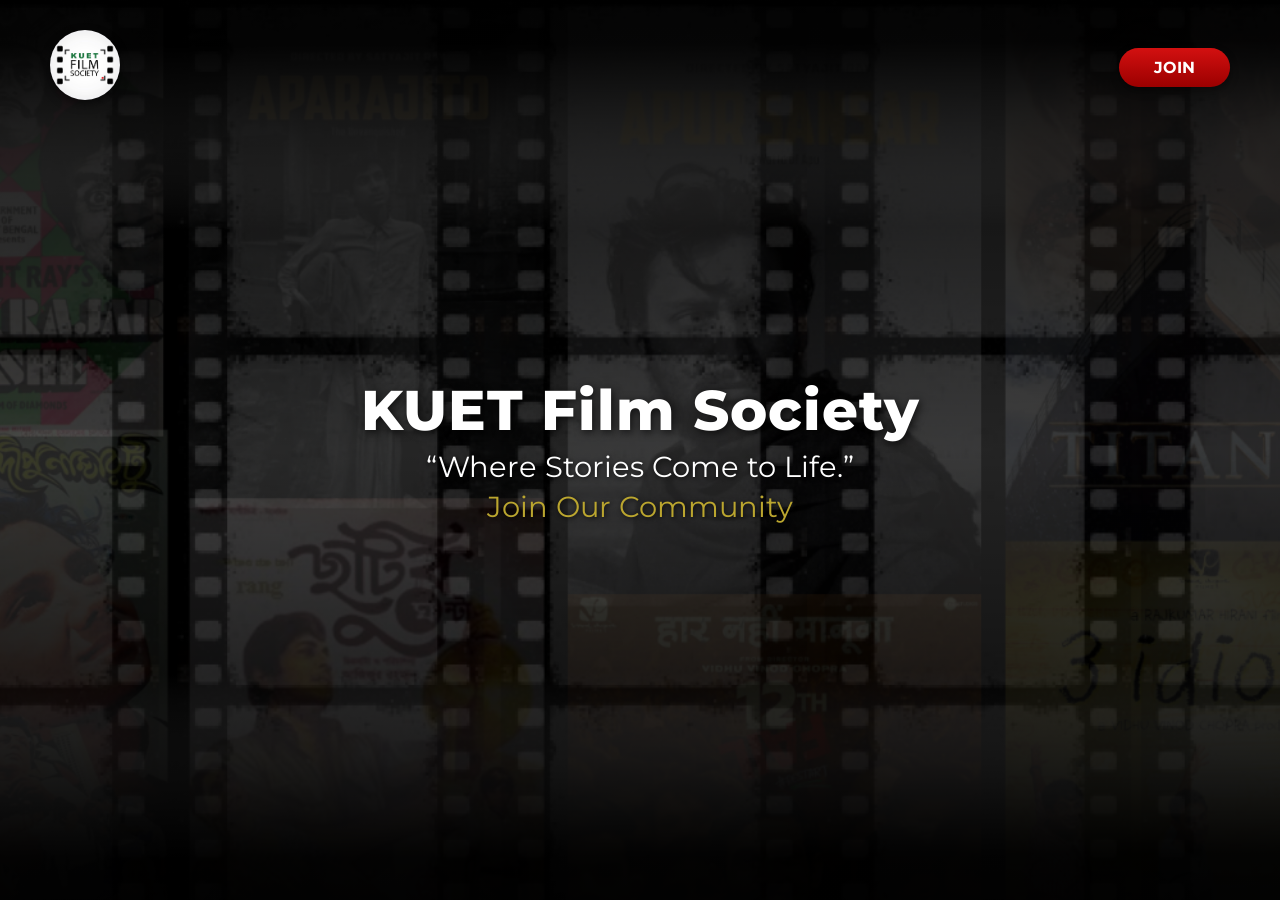
==== index.html @ 2d8ea37c "NavBar and Hero Section Done" ====
<!DOCTYPE html>
<html lang="en">
<head>
    <meta charset="UTF-8">
    <meta name="viewport" content="width=device-width, initial-scale=1.0">
    <title>KUET Film Society</title>
    <link rel="stylesheet" href="style.css">
    <link href="https://fonts.googleapis.com/css2?family=Montserrat:wght@400;700;800&display=swap" rel="stylesheet">
</head>
<body>

    <header class="hero-section">
        <nav class="navbar">
            <div class="logo-container">
                <img src="WhatsApp Image 2026-04-15 at 11.22.22 PM.jpeg" alt="KUET Film Society Logo" class="logo">
            </div>
            <a href="#join" class="join-btn">JOIN</a>
        </nav>

        <div class="hero-content">
            <h1>KUET Film Society</h1>
            <p class="tagline">“Where Stories Come to Life.”</p>
            <p class="sub-tagline">Join Our Community</p>
        </div>
    </header>

</body>
</html>
---- style.css ----
/* Basic Reset */
* {
    margin: 0;
    padding: 0;
    box-sizing: border-box;
    font-family: 'Montserrat', sans-serif;
}

/* Hero Section & Background */
.hero-section {
    position: relative;
    width: 100%;
    height: 100vh; /* Takes up the full viewport height */
    
    background: linear-gradient(to bottom, rgba(0, 0, 0, 0.8) 0%, rgba(0, 0, 0, 0.3) 50%, rgba(0, 0, 0, 0.9) 100%), 
                url('Screenshot\ 2026-04-15\ 235037.png');
    background-size: cover;
    background-position: center;
    background-repeat: no-repeat;
    overflow: hidden;
}

/* Navigation Bar */
.navbar {
    position: absolute;
    top: 0;
    width: 100%;
    display: flex;
    justify-content: space-between;
    align-items: center;
    padding: 30px 50px;
    z-index: 10;
}

/* Circular Logo */
.logo {
    width: 70px;
    height: 70px;
    border-radius: 50%; 
    object-fit: cover; /* Ensures the image doesn't stretch */
    background-color: #fff; /* Fallback if the logo has transparency */
    box-shadow: 0 4px 10px rgba(0, 0, 0, 0.5);
}

/* Join Button */
.join-btn {
    background: linear-gradient(to bottom, #d31010, #9b0000); 
    color: white;
    text-decoration: none;
    padding: 10px 35px;
    border-radius: 25px; /* Pill shape */
    font-weight: 700;
    font-size: 1rem;
    box-shadow: 0 4px 8px rgba(0, 0, 0, 0.4);
    transition: transform 0.2s ease, box-shadow 0.2s ease;
}

.join-btn:hover {
    transform: scale(1.05);
    box-shadow: 0 6px 12px rgba(0, 0, 0, 0.6);
}

/* Centered Text Content */
.hero-content {
    position: absolute;
    top: 50%;
    left: 50%;
    transform: translate(-50%, -50%);
    text-align: center;
    color: white;
    width: 100%;
    z-index: 10;
}

.hero-content h1 {
    font-size: 3.5rem;
    font-weight: 800;
    margin-bottom: 5px;
    letter-spacing: 1px;
    text-shadow: 2px 2px 8px rgba(0, 0, 0, 0.7); 
}

.hero-content .tagline {
    font-size: 1.8rem;
    font-weight: 400;
    margin-bottom: 5px;
    text-shadow: 1px 1px 5px rgba(0, 0, 0, 0.8);
}

.hero-content .sub-tagline {
    color: #bba62f;
    font-size: 1.8rem;
    font-weight: 400;
    text-shadow: 1px 1px 5px rgba(0, 0, 0, 0.8);
}

/* Responsive adjustments for mobile screens */
@media (max-width: 768px) {
    .navbar {
        padding: 20px;
    }
    .hero-content h1 {
        font-size: 2.2rem;
    }
    .hero-content .tagline, 
    .hero-content .sub-tagline {
        font-size: 1.2rem;
    }
}
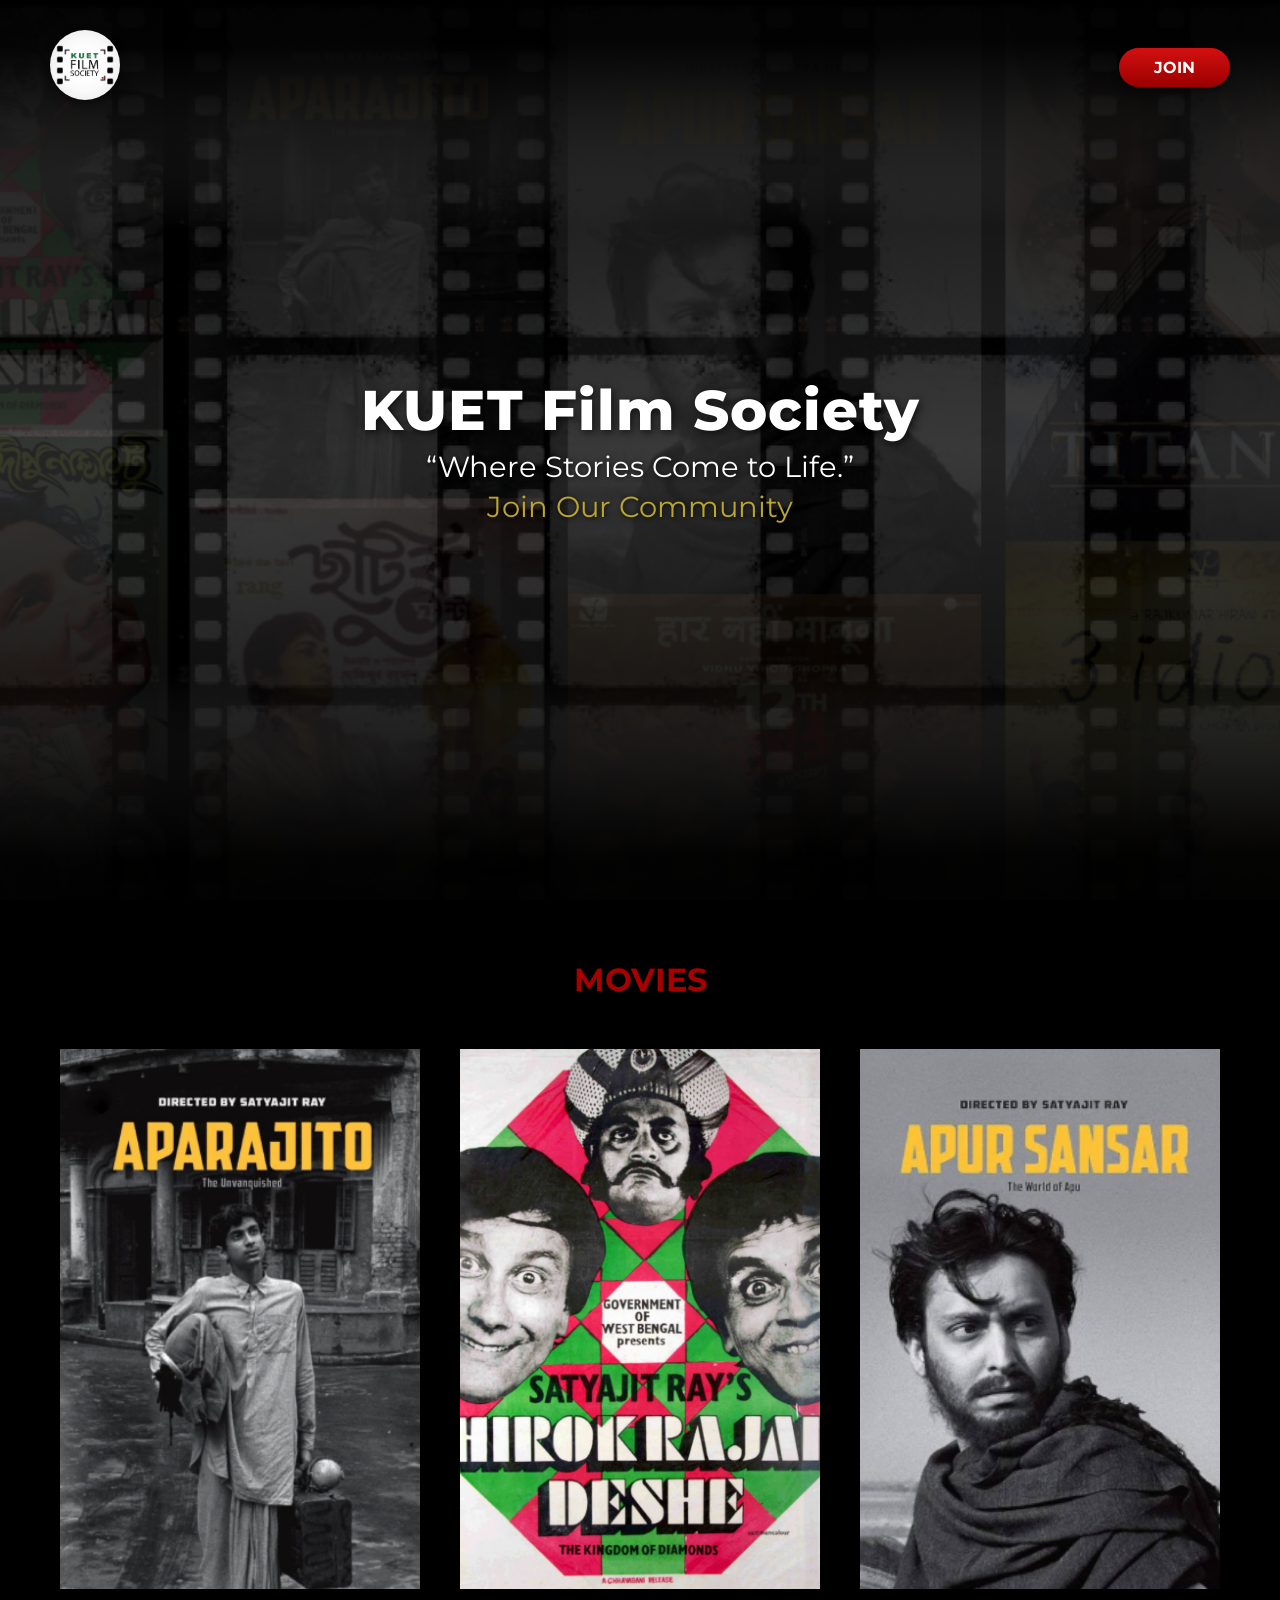
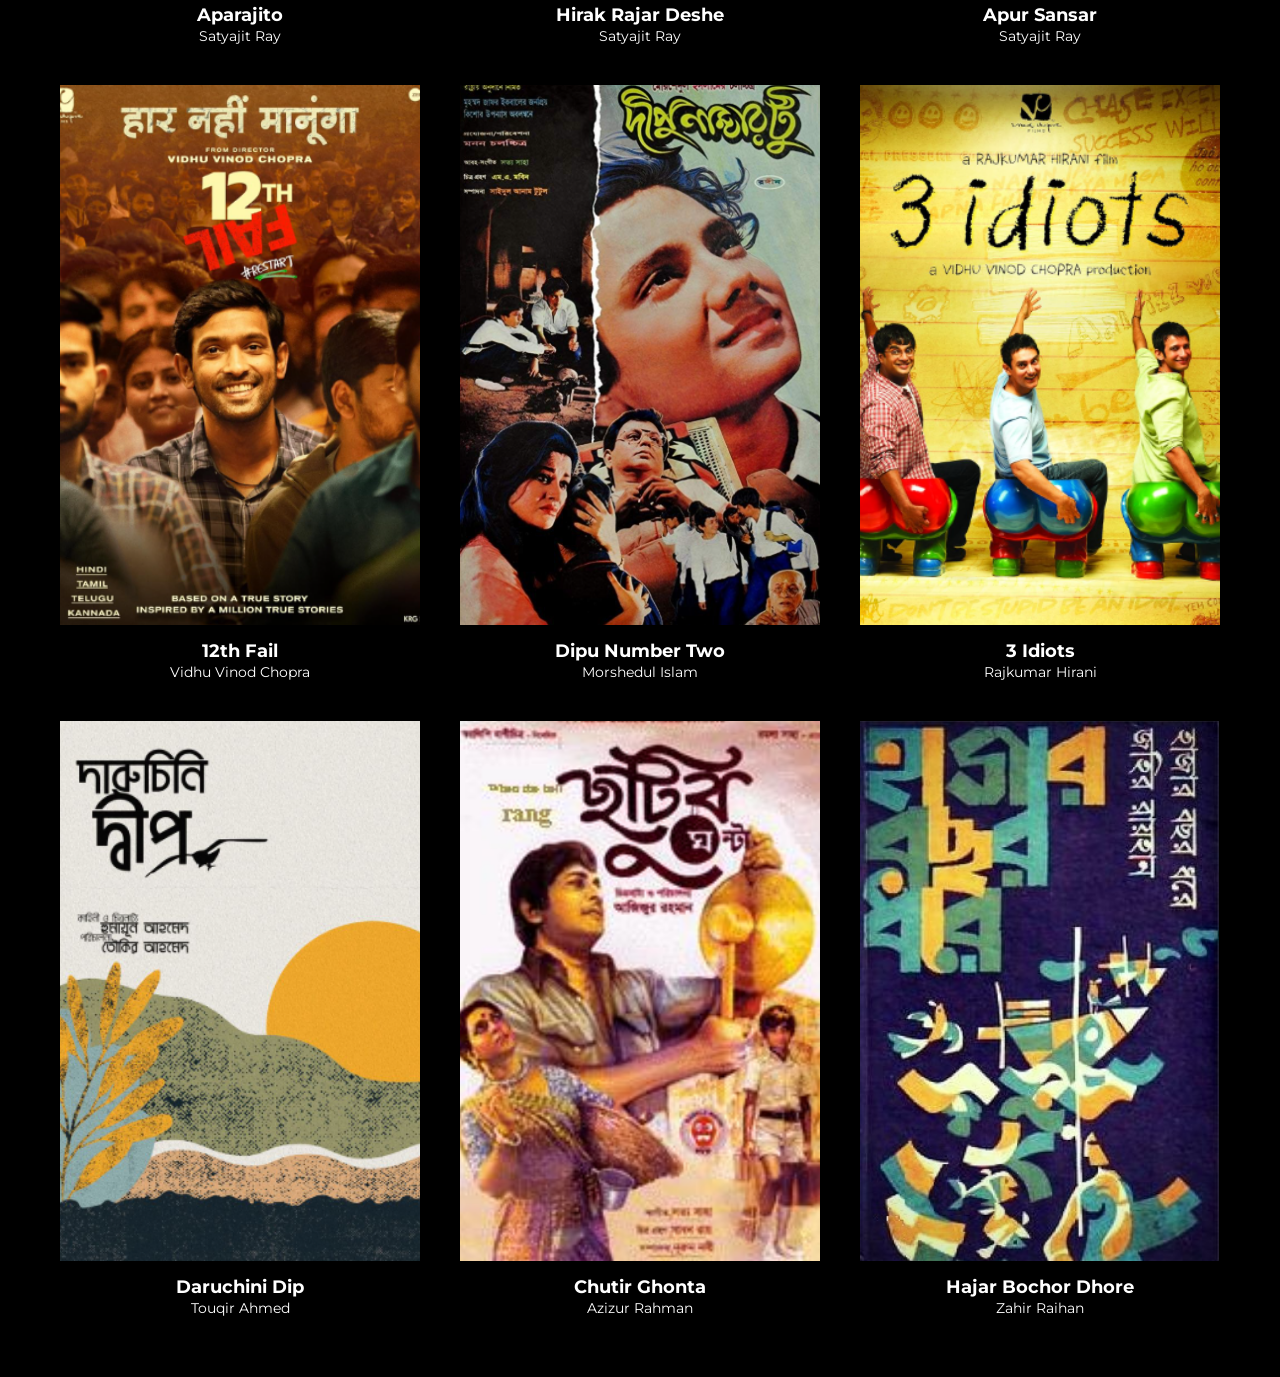
==== commit 0183b527: "Movie section with effects" ====
--- a/index.html
+++ b/index.html
@@ -24,5 +24,141 @@
         </div>
     </header>
 
+    <section class="movies-section">
+    <div class="container">
+        <h2 class="section-title">MOVIES</h2>
+        
+        <div class="movies-grid">
+
+            <a href="https://www.youtube.com/watch?v=scgyxNLiAL8&t=3727s" target="_blank" class="movie-item">
+                <div class="poster-container">
+                    <img src="Screenshot 2026-04-15 222307.png" alt="Aparajito Poster" class="poster">
+                    <div class="play-overlay">
+                        <span class="play-icon">▶</span>
+                        <p class="watch-text">Watch Now</p>
+                    </div>
+                </div>
+                <div class="movie-info">
+                    <p class="movie-title">Aparajito</p>
+                    <p class="director-name">Satyajit Ray</p>
+                </div>
+            </a>
+
+            <a href="https://www.youtube.com/watch?v=5Da8ak63CU4" target="_blank" class="movie-item">
+                <div class="poster-container">
+                    <img src="Screenshot 2026-04-15 222120.png" alt="Hirak Rajar Deshe Poster" class="poster">
+                    <div class="play-overlay">
+                        <span class="play-icon">▶</span>
+                        <p class="watch-text">Watch Now</p>
+                    </div>
+                </div>
+                <div class="movie-info">
+                    <p class="movie-title">Hirak Rajar Deshe</p>
+                    <p class="director-name">Satyajit Ray</p>
+                </div>
+            </a>
+
+            <a href="https://www.youtube.com/watch?v=06SpsEz8v-s&t=4695s" target="_blank" class="movie-item">
+                <div class="poster-container">
+                    <img src="Screenshot 2026-04-15 222222.png" alt="Apur Sansar Poster" class="poster">
+                    <div class="play-overlay">
+                        <span class="play-icon">▶</span>
+                        <p class="watch-text">Watch Now</p>
+                    </div>
+                </div>
+                <div class="movie-info">
+                    <p class="movie-title">Apur Sansar</p>
+                    <p class="director-name">Satyajit Ray</p>
+                </div>
+            </a>
+            
+            <a href="https://www.youtube.com/watch?v=YuJhPSF7L9c" target="_blank" class="movie-item">
+                <div class="poster-container">
+                    <img src="Screenshot 2026-04-15 225821.png" alt="12th Fail Poster" class="poster">
+                    <div class="play-overlay">
+                        <span class="play-icon">▶</span>
+                        <p class="watch-text">Watch Now</p>
+                    </div>
+                </div>
+                <div class="movie-info">
+                    <p class="movie-title">12th Fail</p>
+                    <p class="director-name">Vidhu Vinod Chopra</p>
+                </div>
+            </a>
+
+            <a href="https://www.youtube.com/watch?v=-zz7T8waQbI" target="_blank" class="movie-item">
+                <div class="poster-container">
+                    <img src="Screenshot 2026-04-15 222101.png" alt="Dipu Number Two Poster" class="poster">
+                    <div class="play-overlay">
+                        <span class="play-icon">▶</span>
+                        <p class="watch-text">Watch Now</p>
+                    </div>
+                </div>
+                <div class="movie-info">
+                    <p class="movie-title">Dipu Number Two</p>
+                    <p class="director-name">Morshedul Islam</p>
+                </div>
+            </a>
+
+            <a href="https://www.youtube.com/watch?v=iFkoP8y9648" target="_blank" class="movie-item">
+                <div class="poster-container">
+                    <img src="Screenshot 2026-04-15 225800.png" alt="3 Idiots Poster" class="poster">
+                    <div class="play-overlay">
+                        <span class="play-icon">▶</span>
+                        <p class="watch-text">Watch Now</p>
+                    </div>
+                </div>
+                <div class="movie-info">
+                    <p class="movie-title">3 Idiots</p>
+                    <p class="director-name">Rajkumar Hirani</p>
+                </div>
+            </a>
+
+            <a href="https://www.youtube.com/watch?v=EUodA5vxc4I" target="_blank" class="movie-item">
+                <div class="poster-container">
+                    <img src="Screenshot 2026-04-15 222652.png" alt="Daruchini Dip Poster" class="poster">
+                    <div class="play-overlay">
+                        <span class="play-icon">▶</span>
+                        <p class="watch-text">Watch Now</p>
+                    </div>
+                </div>
+                <div class="movie-info">
+                    <p class="movie-title">Daruchini Dip</p>
+                    <p class="director-name">Touqir Ahmed</p>
+                </div>
+            </a>
+
+            <a href="https://www.youtube.com/watch?v=WlUtB3a2Kbo" target="_blank" class="movie-item">
+                <div class="poster-container">
+                    <img src="Screenshot 2026-04-15 222458.png" alt="Chutir Ghonta Poster" class="poster">
+                    <div class="play-overlay">
+                        <span class="play-icon">▶</span>
+                        <p class="watch-text">Watch Now</p>
+                    </div>
+                </div>
+                <div class="movie-info">
+                    <p class="movie-title">Chutir Ghonta</p>
+                    <p class="director-name">Azizur Rahman</p>
+                </div>
+            </a>
+
+            <a href="https://www.youtube.com/watch?v=xVzOSYWf6Nk&t=3994s" target="_blank" class="movie-item">
+                <div class="poster-container">
+                    <img src="Screenshot 2026-04-16 003557.png" alt="Hajar Bochor Dhore Poster" class="poster">
+                    <div class="play-overlay">
+                        <span class="play-icon">▶</span>
+                        <p class="watch-text">Watch Now</p>
+                    </div>
+                </div>
+                <div class="movie-info">
+                    <p class="movie-title">Hajar Bochor Dhore</p>
+                    <p class="director-name">Zahir Raihan</p>
+                </div>
+            </a>
+            
+        </div>
+    </div>
+</section>
+
 </body>
 </html>
--- a/style.css
+++ b/style.css
@@ -1,3 +1,18 @@
+/* Responsive adjustments for mobile screens */
+@media (max-width: 768px) {
+    .navbar {
+        padding: 20px;
+    }
+    .hero-content h1 {
+        font-size: 2.2rem;
+    }
+    .hero-content .tagline, 
+    .hero-content .sub-tagline {
+        font-size: 1.2rem;
+    }
+}
+
+
 /* Basic Reset */
 * {
     margin: 0;
@@ -94,16 +109,140 @@
     text-shadow: 1px 1px 5px rgba(0, 0, 0, 0.8);
 }
 
+
+
+
+/* Movies Section Styles */
+.movies-section {
+    background-color: #000; /* Matching the black background from your picture */
+    color: #fff;
+    padding: 60px 0;
+    width: 100%;
+}
+
+.container {
+    max-width: 1200px;
+    margin: 0 auto;
+    padding: 0 20px;
+}
+
+.section-title {
+    text-align: center;
+    color: #a80000; /* Matching the dark red text color */
+    font-size: 2rem;
+    font-weight: 700;
+    text-transform: uppercase;
+    margin-bottom: 50px;
+}
+
+.movies-grid {
+    display: grid;
+    grid-template-columns: repeat(3, 1fr); /* Matching the three column layout */
+    gap: 40px; /* Space between each movie item */
+}
+
+/* Base style for each movie item */
+.movie-item {
+    text-decoration: none;
+    color: inherit;
+    display: flex;
+    flex-direction: column;
+    align-items: center;
+    transition: transform 0.3s ease, box-shadow 0.3s ease; /* For smooth animation */
+}
+
+/* CSS for the hover effect */
+.movie-item:hover {
+    transform: translateY(-5px) scale(1.02); /* Slight lift and scale */
+    box-shadow: 0 10px 30px rgba(168, 0, 0, 0.6); /* Red glowing box-shadow on hover */
+}
+
+/* Poster container to handle the hover overlay */
+.poster-container {
+    position: relative;
+    width: 100%;
+    aspect-ratio: 2 / 3; /* Maintains standard poster dimensions */
+    overflow: hidden;
+    margin-bottom: 15px;
+}
+
+.poster {
+    width: 100%;
+    height: 100%;
+    object-fit: cover;
+    transition: transform 0.3s ease; /* For the smooth image zoom on hover */
+}
+
+/* Dimming and showing the overlay on hover */
+.movie-item:hover .poster {
+    transform: scale(1.05); /* Slight zoom on the image itself */
+}
+
+.play-overlay {
+    position: absolute;
+    top: 0;
+    left: 0;
+    width: 100%;
+    height: 100%;
+    background-color: rgba(0, 0, 0, 0.6); /* Dims the poster on hover */
+    display: flex;
+    flex-direction: column;
+    justify-content: center;
+    align-items: center;
+    opacity: 0; /* Hidden by default */
+    transition: opacity 0.3s ease; /* Fade-in animation */
+    z-index: 1;
+}
+
+/* Showing the overlay on movie-item hover */
+.movie-item:hover .play-overlay {
+    opacity: 1;
+}
+
+.play-icon {
+    font-size: 4rem;
+    color: rgba(255, 255, 255, 0.7);
+    margin-bottom: 5px;
+    border: 3px solid rgba(255, 255, 255, 0.7);
+    border-radius: 50%;
+    padding: 10px 15px 10px 18px; /* Offset for better play symbol centering */
+}
+
+.watch-text {
+    font-size: 1rem;
+    color: #fff;
+    text-transform: uppercase;
+    letter-spacing: 1px;
+}
+
+/* Styling the movie text info */
+.movie-info {
+    text-align: center;
+}
+
+.movie-title {
+    font-size: 1.1rem;
+    font-weight: 700;
+    margin-bottom: 2px;
+}
+
+.director-name {
+    font-size: 0.9rem;
+    font-weight: 400;
+}
+
 /* Responsive adjustments for mobile screens */
 @media (max-width: 768px) {
-    .navbar {
-        padding: 20px;
-    }
-    .hero-content h1 {
-        font-size: 2.2rem;
-    }
-    .hero-content .tagline, 
-    .hero-content .sub-tagline {
-        font-size: 1.2rem;
+    .movies-grid {
+        grid-template-columns: repeat(2, 1fr); /* 2 columns on tablets */
+    }
+}
+
+@media (max-width: 480px) {
+    .movies-grid {
+        grid-template-columns: 1fr; /* 1 column on small phones */
+    }
+    .section-title {
+        font-size: 1.5rem;
     }
 }
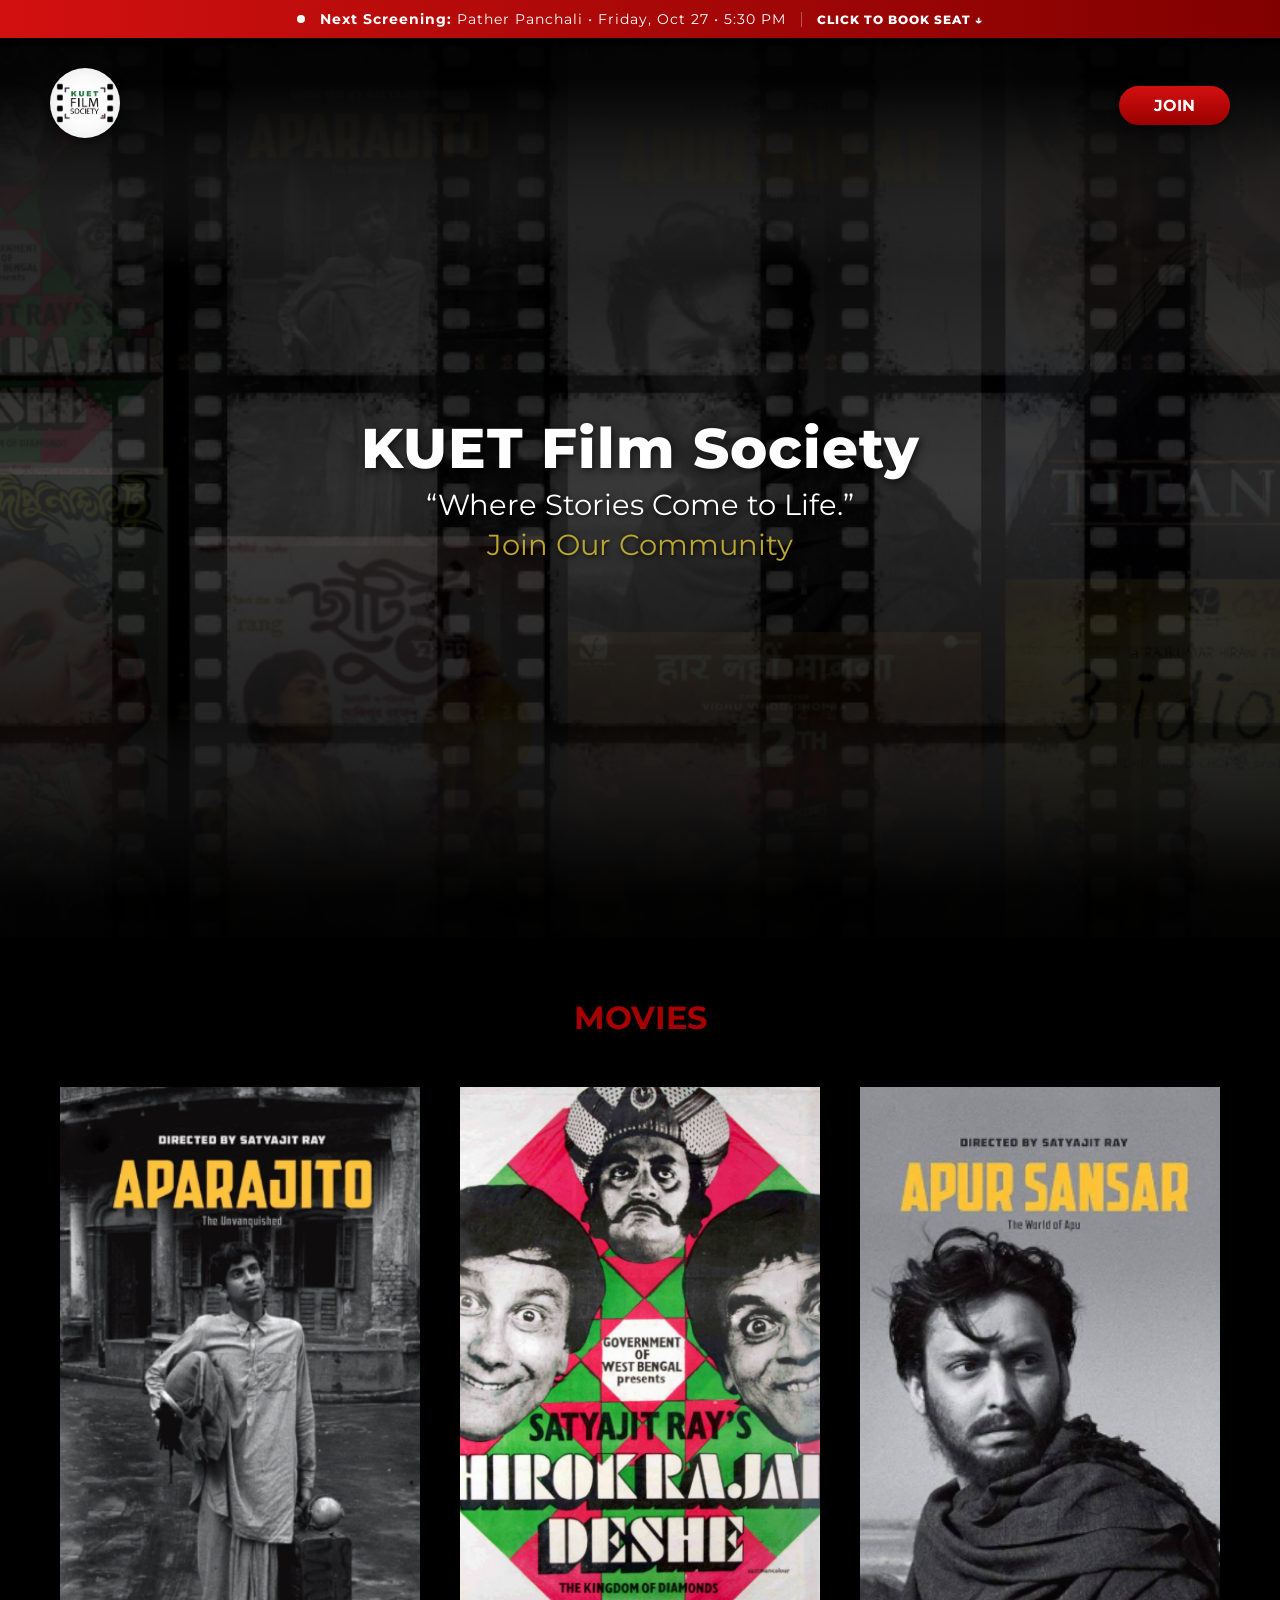
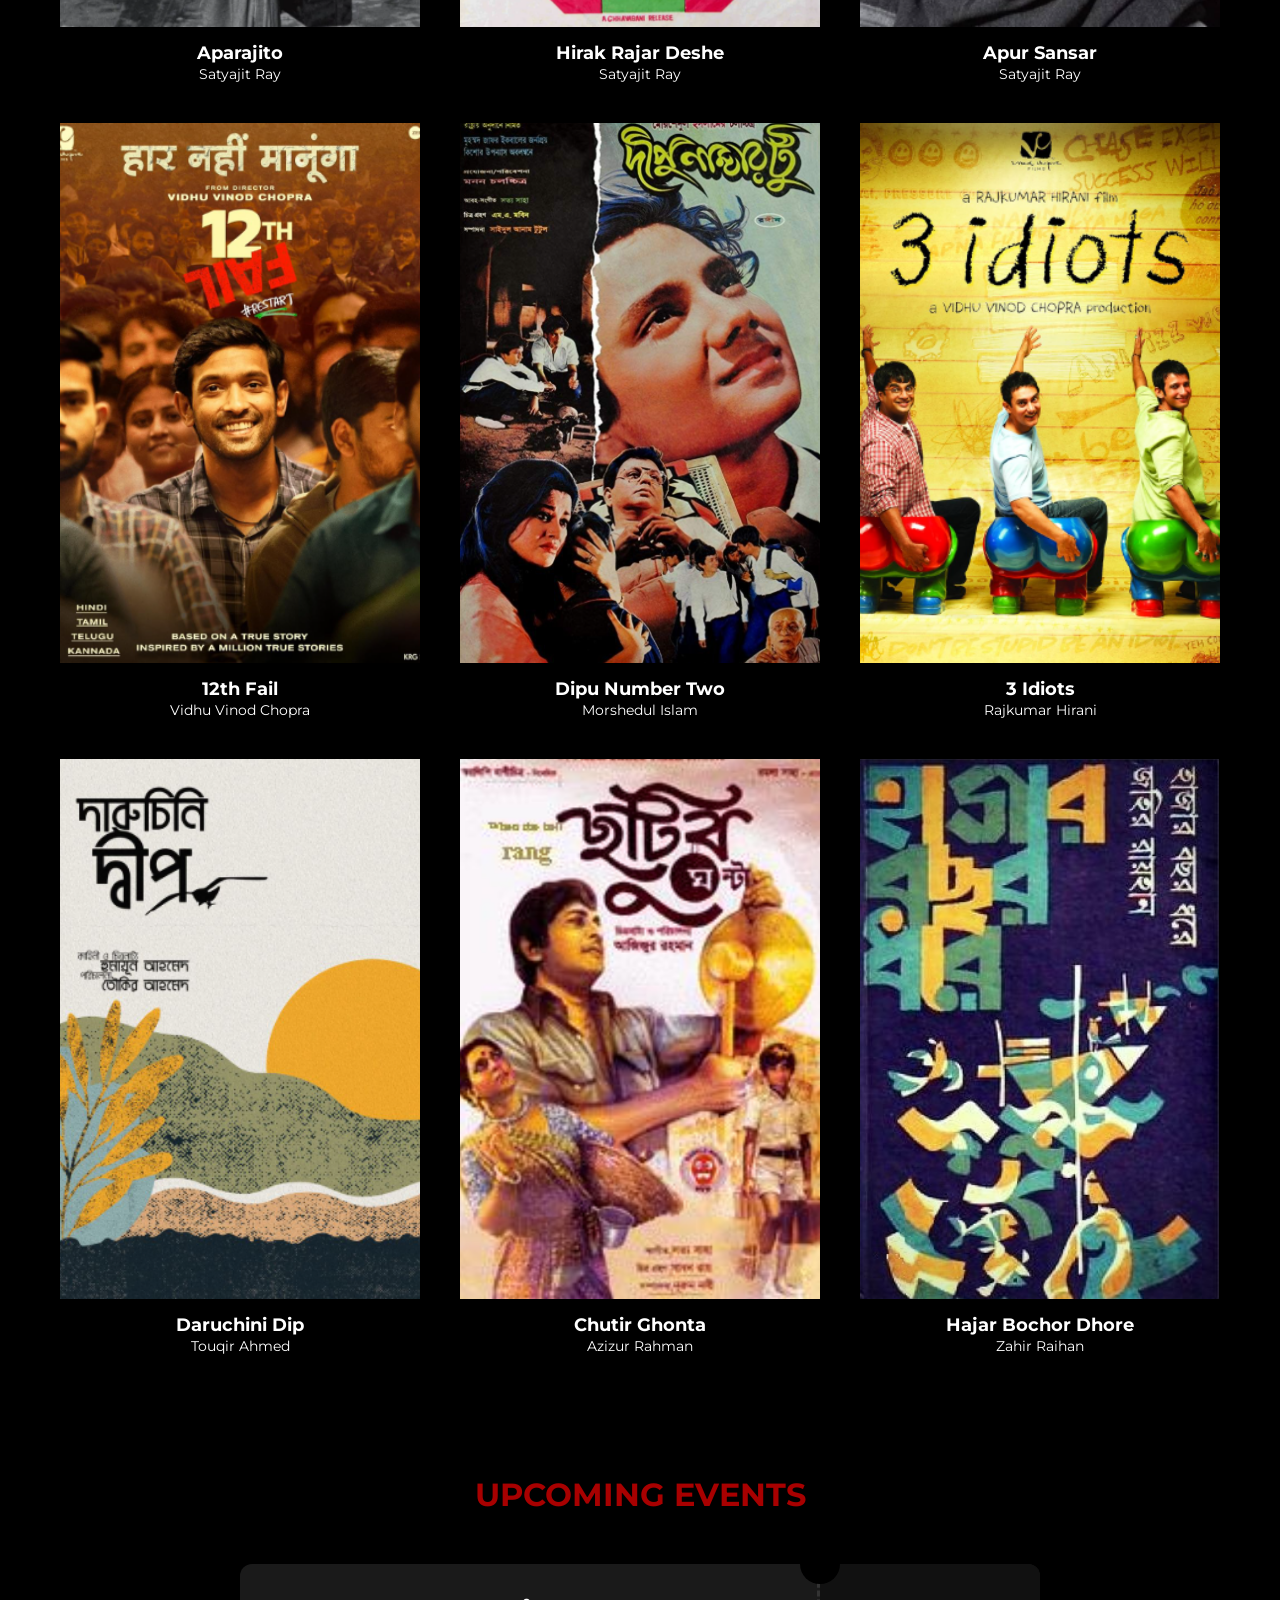
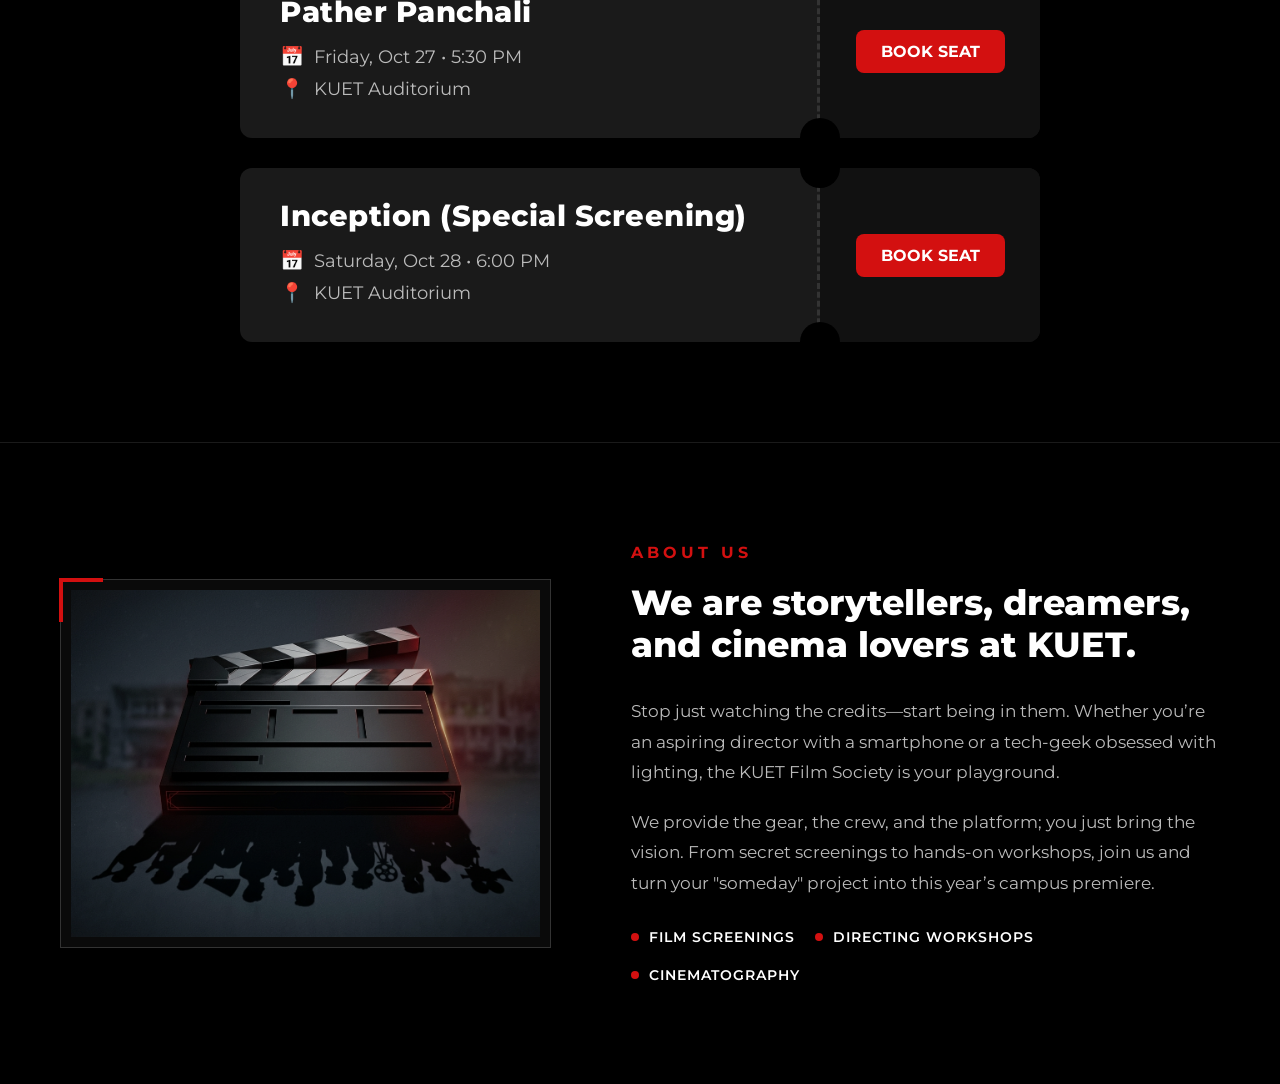
==== commit a1e4da81: "Added ticket-style events and elegant about section" ====
--- a/index.html
+++ b/index.html
@@ -8,6 +8,13 @@
     <link href="https://fonts.googleapis.com/css2?family=Montserrat:wght@400;700;800&display=swap" rel="stylesheet">
 </head>
 <body>
+    <a href="#events" class="event-announcement">
+    <div class="announcement-content">
+        <span class="live-dot"></span>
+        <p><strong>Next Screening:</strong> Pather Panchali • Friday, Oct 27 • 5:30 PM </p>
+        <span class="click-text">Click to Book Seat ↓</span>
+    </div>
+</a>
 
     <header class="hero-section">
         <nav class="navbar">
@@ -160,5 +167,82 @@
     </div>
 </section>
 
+<section class="events-section" id="events">
+    <div class="container">
+        <h2 class="section-title">UPCOMING EVENTS</h2>
+        
+        <div class="events-grid">
+            
+            <div class="ticket-card">
+                <div class="ticket-content">
+                    <h3 class="event-movie">Pather Panchali</h3>
+                    <p class="event-details">
+                        <span class="icon">📅</span> Friday, Oct 27 • 5:30 PM
+                    </p>
+                    <p class="event-details">
+                        <span class="icon">📍</span> KUET Auditorium
+                    </p>
+                </div>
+                <div class="ticket-action">
+                    <a href="#book" class="book-btn">Book Seat</a>
+                </div>
+            </div>
+
+            <div class="ticket-card">
+                <div class="ticket-content">
+                    <h3 class="event-movie">Inception (Special Screening)</h3>
+                    <p class="event-details">
+                        <span class="icon">📅</span> Saturday, Oct 28 • 6:00 PM
+                    </p>
+                    <p class="event-details">
+                        <span class="icon">📍</span> KUET Auditorium
+                    </p>
+                </div>
+                <div class="ticket-action">
+                    <a href="#book" class="book-btn">Book Seat</a>
+                </div>
+            </div>
+
+        </div>
+    </div>
+</section>
+
+<section class="about-section" id="about">
+    <div class="container about-container">
+        
+        <div class="about-image">
+            <div class="image-frame">
+                <img src="Gemini_Generated_Image_6fvrpb6fvrpb6fvr.png" alt="KUET Film Society Cinema">
+            </div>
+        </div>
+
+        <div class="about-text">
+            <h2 class="about-title">ABOUT US</h2>
+            <p class="highlight-text">We are storytellers, dreamers, and cinema lovers at KUET.</p>
+            
+            <div class="description-box">
+    <p>Stop just watching the credits—start being in them. Whether you’re an aspiring director with a smartphone or a tech-geek obsessed with lighting, the KUET Film Society is your playground.</p>
+    <p>We provide the gear, the crew, and the platform; you just bring the vision. From secret screenings to hands-on workshops, join us and turn your "someday" project into this year’s campus premiere.</p>
+</div>
+
+            <div class="about-features">
+                <div class="feature">
+                    <span class="dot"></span>
+                    <span>Film Screenings</span>
+                </div>
+                <div class="feature">
+                    <span class="dot"></span>
+                    <span>Directing Workshops</span>
+                </div>
+                <div class="feature">
+                    <span class="dot"></span>
+                    <span>Cinematography</span>
+                </div>
+            </div>
+        </div>
+
+    </div>
+</section>
+
 </body>
 </html>
--- a/style.css
+++ b/style.css
@@ -245,4 +245,356 @@
     .section-title {
         font-size: 1.5rem;
     }
+}
+
+
+
+
+
+/* Events Section Styles */
+.events-section {
+    background-color: #000;
+    color: #fff;
+    padding: 60px 0 100px 0; /* Extra padding at bottom */
+    width: 100%;
+}
+
+.events-grid {
+    display: flex;
+    flex-direction: column;
+    gap: 30px;
+    max-width: 800px; /* Keeps tickets from stretching too wide */
+    margin: 0 auto;
+}
+
+/* The Ticket Card Container */
+.ticket-card {
+    display: flex;
+    background-color: #1a1a1a; /* Slightly lighter than pure black to stand out */
+    border-radius: 12px;
+    position: relative;
+    overflow: hidden;
+    transition: transform 0.3s ease, box-shadow 0.3s ease;
+    box-shadow: 0 4px 15px rgba(0, 0, 0, 0.5);
+}
+
+/* Hover Lift Effect */
+.ticket-card:hover {
+    transform: translateY(-6px);
+    box-shadow: 0 12px 25px rgba(168, 0, 0, 0.3); /* Red glow to match your theme */
+}
+
+/* Left Side: Event Details */
+.ticket-content {
+    flex: 1;
+    padding: 30px 40px;
+    border-right: 3px dashed #333; /* The perforated ticket line */
+}
+
+.event-movie {
+    font-size: 1.8rem;
+    font-weight: 800;
+    margin-bottom: 15px;
+    color: #fff;
+    letter-spacing: 0.5px;
+}
+
+.event-details {
+    font-size: 1.1rem;
+    color: #bbb;
+    margin-bottom: 8px;
+    display: flex;
+    align-items: center;
+}
+
+.event-details .icon {
+    margin-right: 10px;
+    font-size: 1.2rem;
+}
+
+/* Right Side: Action Button */
+.ticket-action {
+    width: 220px; /* Fixed width for the tear-off section */
+    display: flex;
+    align-items: center;
+    justify-content: center;
+    padding: 20px;
+    background-color: #111; /* Slight contrast for the tear-off stub */
+}
+
+.book-btn {
+    background: #d31010; /* KUET red from the hero section */
+    color: white;
+    text-decoration: none;
+    padding: 12px 25px;
+    border-radius: 8px;
+    font-weight: 700;
+    font-size: 1rem;
+    text-transform: uppercase;
+    transition: background 0.2s ease, transform 0.2s ease;
+}
+
+.book-btn:hover {
+    background: #a80000; /* Darker red on hover */
+    transform: scale(1.05);
+}
+
+/* THE MAGIC TRICK: Cut-out Circles 
+   This creates the top and bottom notches exactly on the dashed line.
+*/
+.ticket-card::before, 
+.ticket-card::after {
+    content: '';
+    position: absolute;
+    width: 40px;
+    height: 40px;
+    background-color: #000; /* Must match the section background color */
+    border-radius: 50%;
+    right: 200px; /* 220px width of action area - 20px radius of circle */
+}
+
+/* Top Cutout */
+.ticket-card::before {
+    top: -20px; 
+}
+
+/* Bottom Cutout */
+.ticket-card::after {
+    bottom: -20px;
+}
+
+/* Responsive Design for Mobile */
+@media (max-width: 600px) {
+    .ticket-card {
+        flex-direction: column;
+    }
+    
+    .ticket-content {
+        border-right: none;
+        border-bottom: 3px dashed #333; /* Perforated line moves to bottom */
+        padding: 20px;
+    }
+
+    .ticket-action {
+        width: 100%;
+        padding: 25px 20px;
+    }
+
+    /* Move the cutouts to the sides for mobile */
+    .ticket-card::before, 
+    .ticket-card::after {
+        right: auto;
+        bottom: 60px; /* Adjust based on action area height */
+    }
+
+    .ticket-card::before {
+        left: -20px;
+        top: auto;
+    }
+
+    .ticket-card::after {
+        right: -20px;
+        bottom: 65px; 
+    }
+}
+
+
+
+
+
+
+
+
+
+
+/* About Section Styles */
+.about-section {
+    background-color: #000;
+    padding: 100px 0;
+    color: #ffffff;
+    border-top: 1px solid #1a1a1a;
+}
+
+.about-container {
+    display: flex;
+    align-items: center;
+    gap: 80px; /* Large gap for a clean, spacious look */
+}
+
+/* Left Side Image */
+.about-image {
+    flex: 1;
+}
+
+.image-frame {
+    position: relative;
+    border: 1px solid #333;
+    padding: 10px;
+    background: #0a0a0a;
+}
+
+/* Red Viewfinder corners for a camera effect */
+.image-frame::before {
+    content: '';
+    position: absolute;
+    top: -2px;
+    left: -2px;
+    width: 40px;
+    height: 40px;
+    border-top: 4px solid #d31010;
+    border-left: 4px solid #d31010;
+}
+
+.about-image img {
+    width: 100%;
+    display: block;
+    filter: brightness(0.8);
+    transition: filter 0.3s ease;
+}
+
+.about-image img:hover {
+    filter: brightness(1);
+}
+
+/* Right Side Text */
+.about-text {
+    flex: 1.2;
+}
+
+.about-title {
+    color: #d31010;
+    font-size: 1rem;
+    letter-spacing: 4px;
+    margin-bottom: 20px;
+    font-weight: 700;
+}
+
+.highlight-text {
+    font-size: 2.2rem;
+    font-weight: 800;
+    line-height: 1.2;
+    margin-bottom: 30px;
+}
+
+.description-box p {
+    color: #bbb;
+    line-height: 1.8;
+    margin-bottom: 20px;
+    font-size: 1.05rem;
+}
+
+/* Feature List (Quick bullet points) */
+.about-features {
+    display: flex;
+    flex-wrap: wrap;
+    gap: 20px;
+    margin-top: 30px;
+}
+
+.feature {
+    display: flex;
+    align-items: center;
+    gap: 10px;
+    font-weight: 600;
+    font-size: 0.9rem;
+    text-transform: uppercase;
+    letter-spacing: 1px;
+}
+
+.dot {
+    width: 8px;
+    height: 8px;
+    background-color: #d31010;
+    border-radius: 50%;
+}
+
+/* Mobile Responsive Adjustments */
+@media (max-width: 992px) {
+    .about-container {
+        flex-direction: column;
+        text-align: center;
+        gap: 40px;
+    }
+
+    .about-text {
+        padding: 0 20px;
+    }
+
+    .highlight-text {
+        font-size: 1.8rem;
+    }
+
+    .about-features {
+        justify-content: center;
+    }
+}
+
+
+
+
+
+
+
+
+
+/* Announcement Bar Styling */
+.event-announcement {
+    display: block;
+    background: linear-gradient(90deg, #d31010, #800000); /* Cinematic red gradient */
+    color: white;
+    text-decoration: none;
+    padding: 10px 0;
+    text-align: center;
+    font-size: 0.9rem;
+    letter-spacing: 1px;
+    position: relative;
+    z-index: 100; /* Stays above everything */
+    transition: background 0.3s ease;
+}
+
+.event-announcement:hover {
+    background: linear-gradient(90deg, #f01414, #a00000);
+}
+
+.announcement-content {
+    display: flex;
+    justify-content: center;
+    align-items: center;
+    gap: 15px;
+}
+
+/* Pulsing "Live" effect */
+.live-dot {
+    height: 8px;
+    width: 8px;
+    background-color: #fff;
+    border-radius: 50%;
+    display: inline-block;
+    animation: pulse 1.5s infinite;
+}
+
+@keyframes pulse {
+    0% { box-shadow: 0 0 0 0 rgba(255, 255, 255, 0.7); }
+    70% { box-shadow: 0 0 0 10px rgba(255, 255, 255, 0); }
+    100% { box-shadow: 0 0 0 0 rgba(255, 255, 255, 0); }
+}
+
+.click-text {
+    font-weight: 800;
+    text-transform: uppercase;
+    font-size: 0.75rem;
+    border-left: 1px solid rgba(255, 255, 255, 0.3);
+    padding-left: 15px;
+}
+
+/* Smooth Scrolling Logic */
+html {
+    scroll-behavior: smooth;
+}
+
+/* Responsive adjustment */
+@media (max-width: 600px) {
+    .click-text {
+        display: none; /* Hide extra text on small phones to save space */
+    }
 }
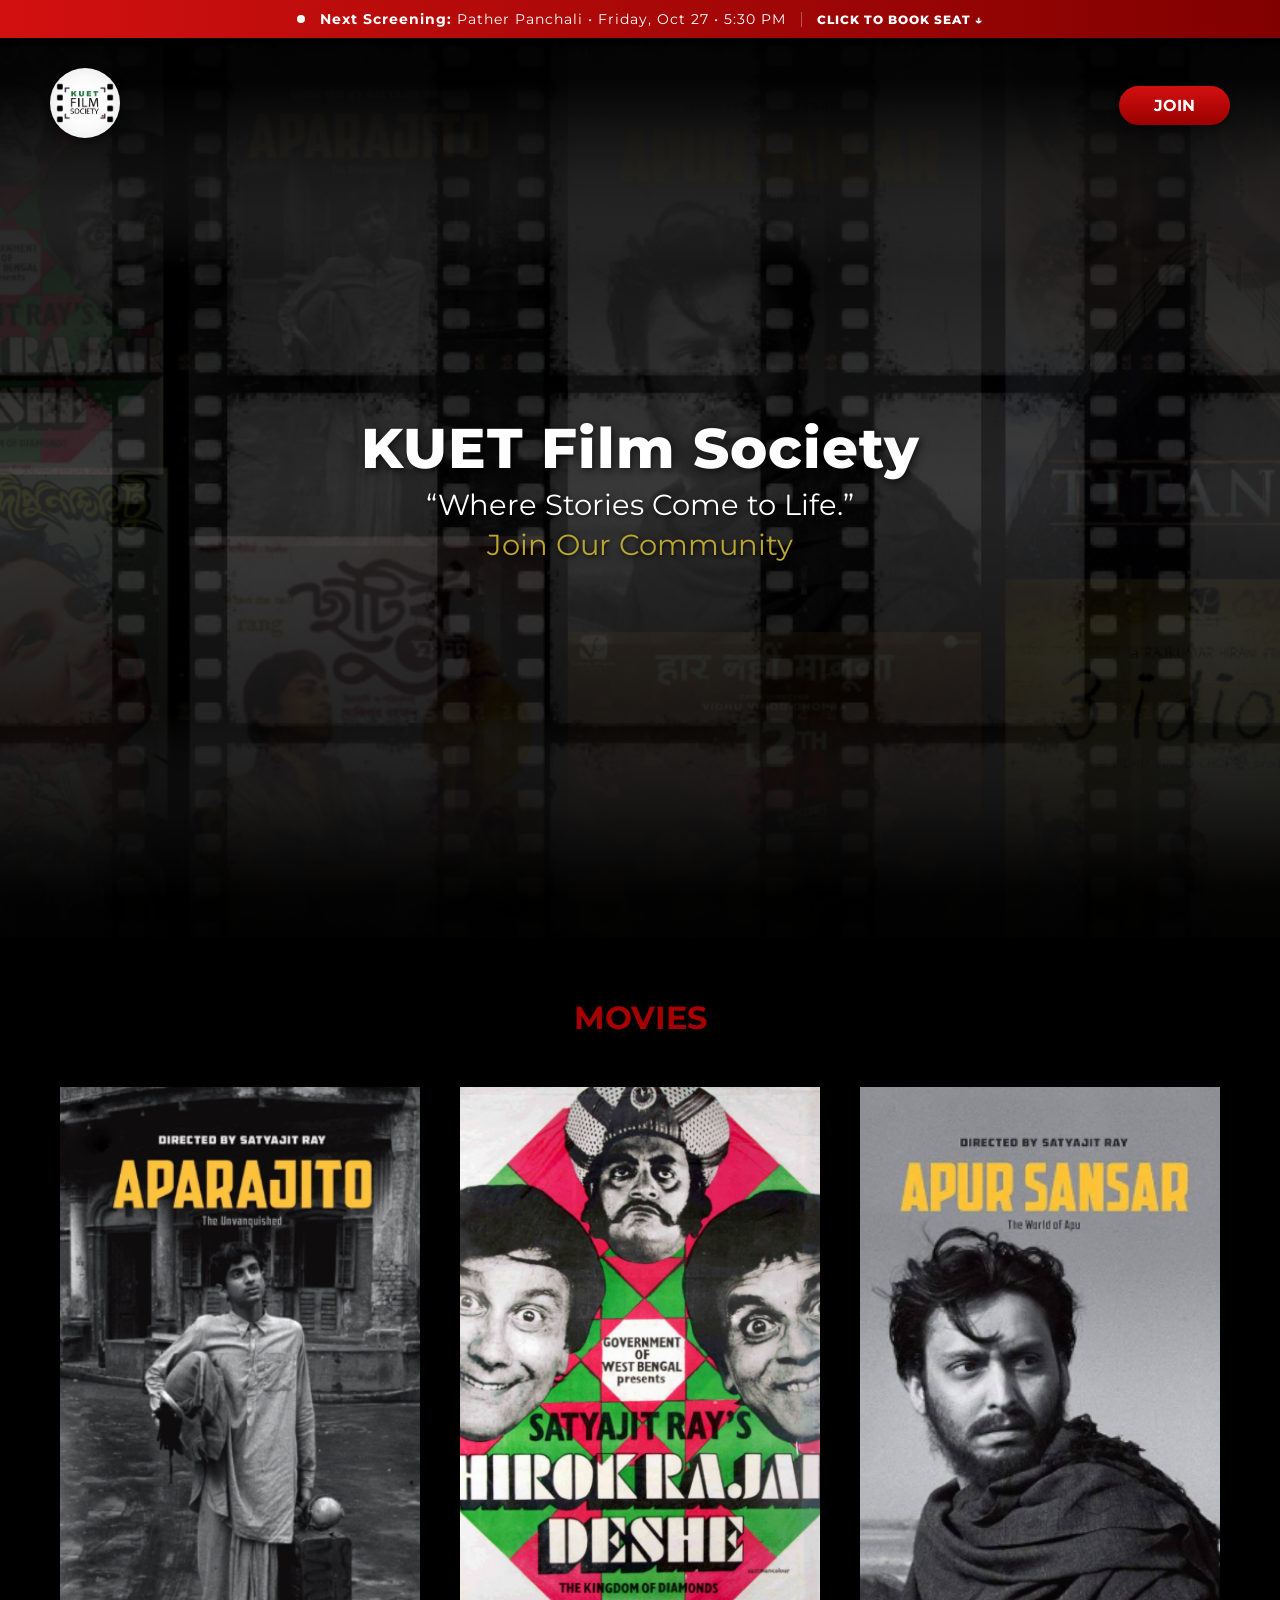
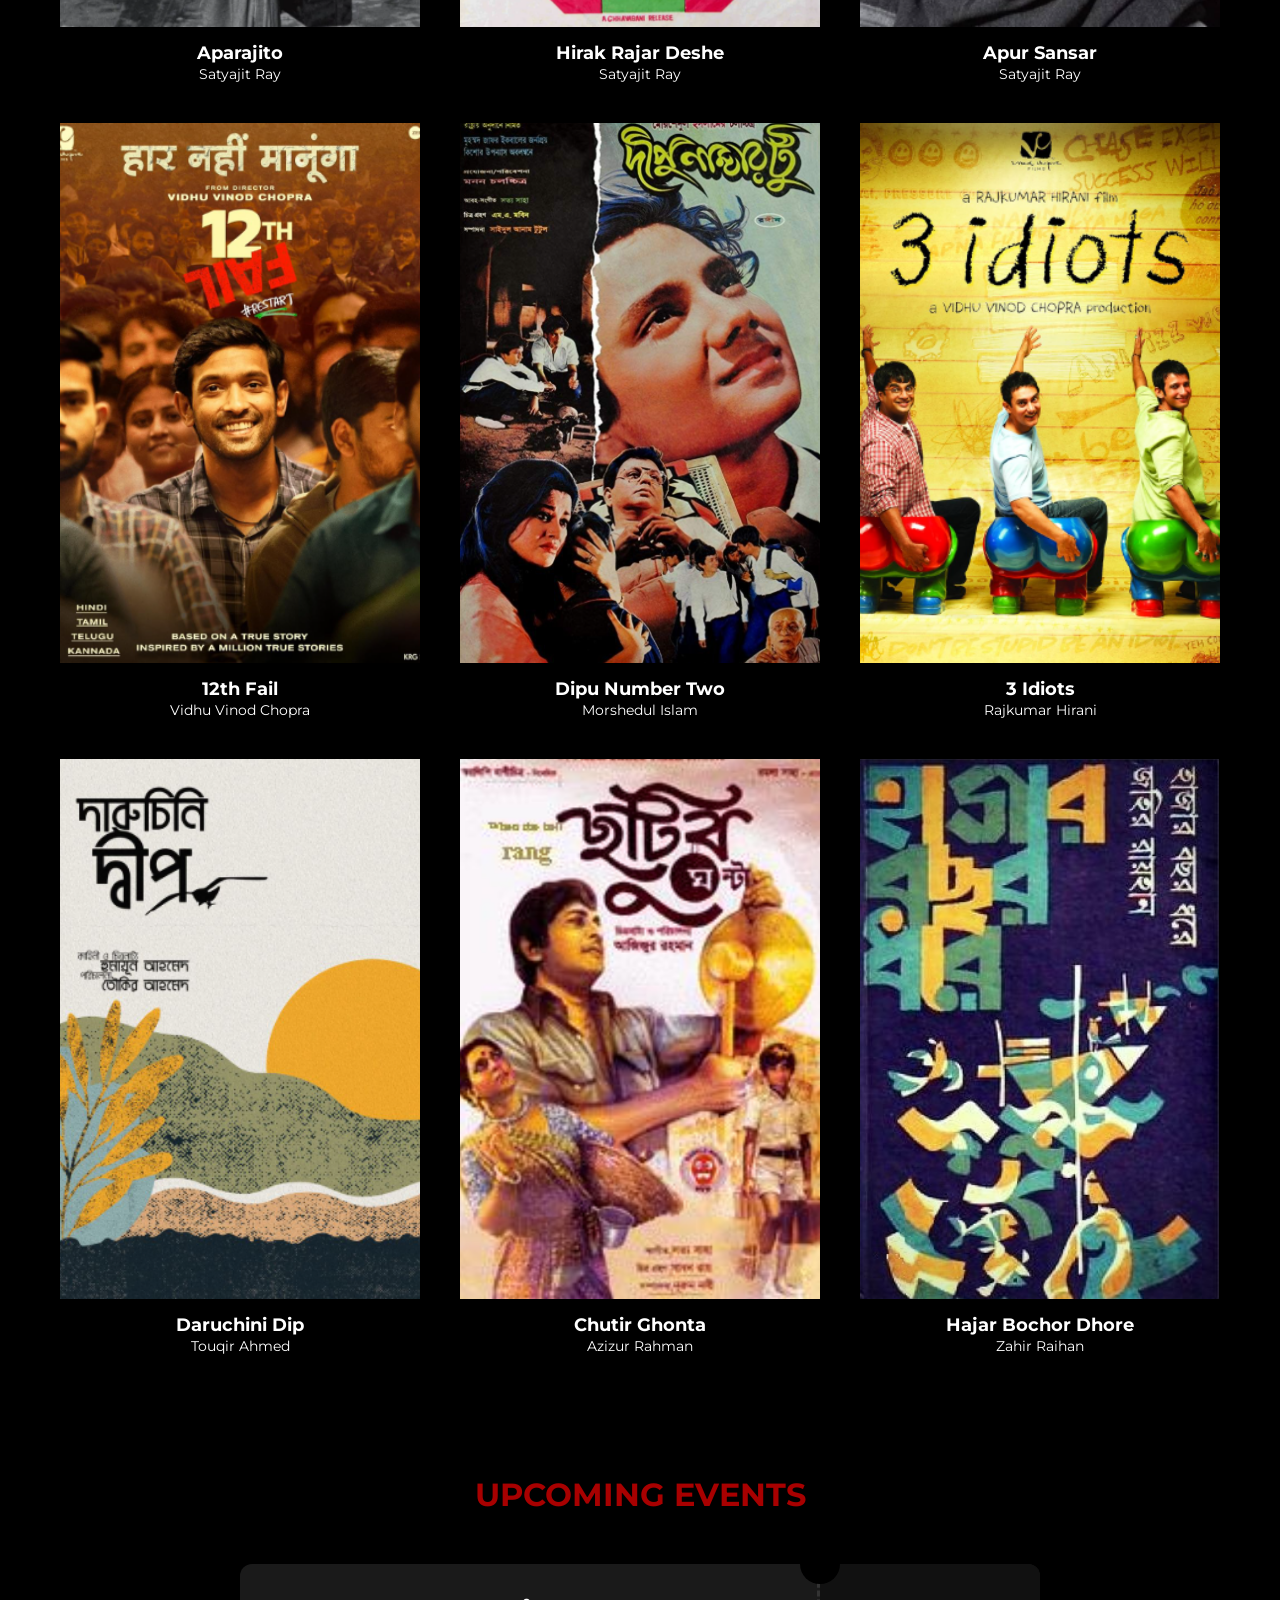
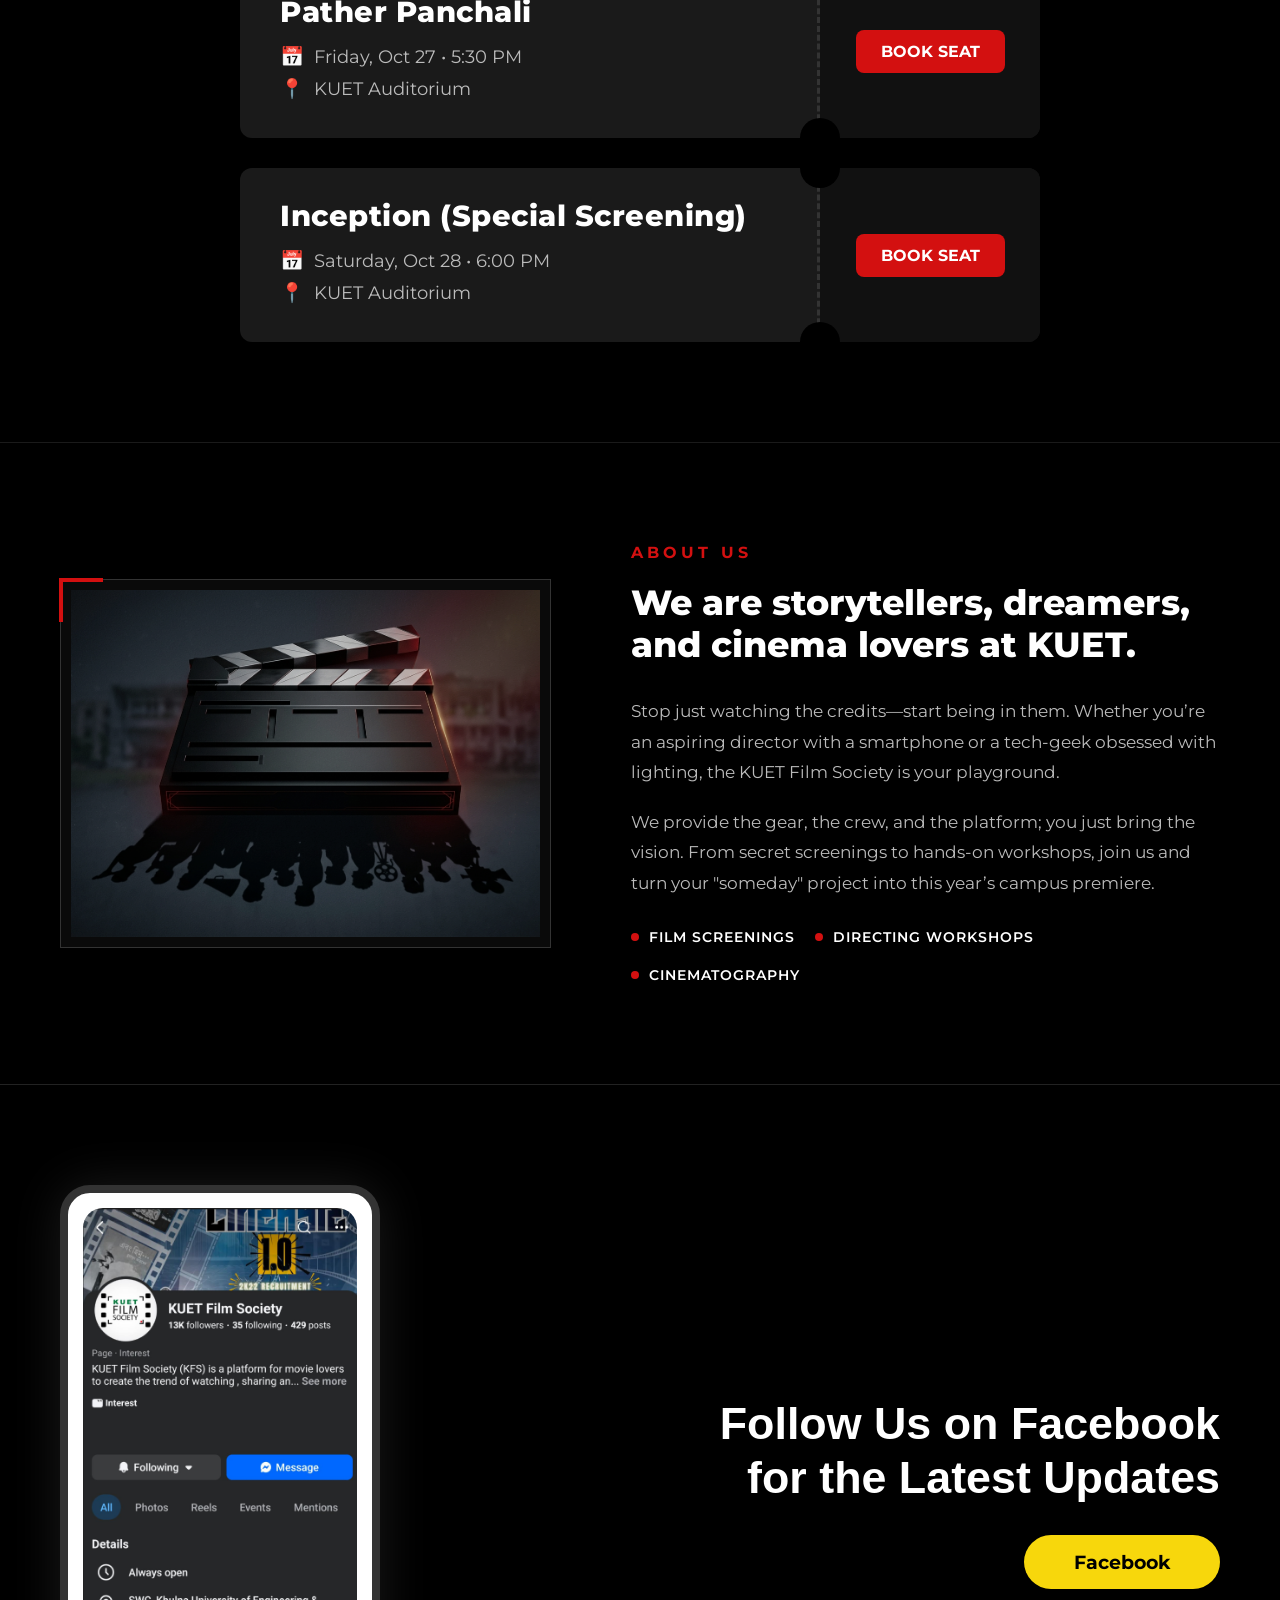
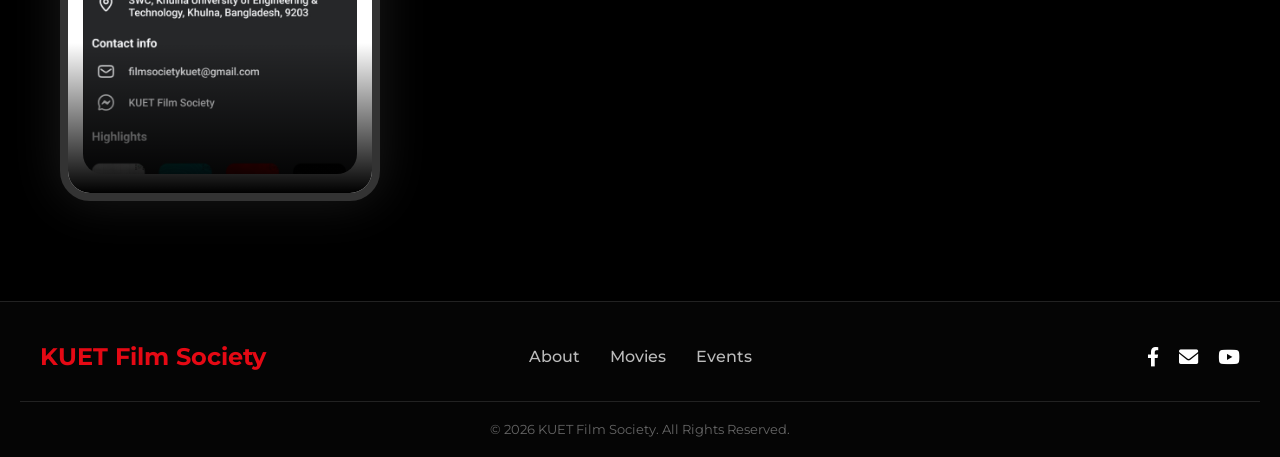
==== commit 8f55e4d3: "footer and connect with facebook page section" ====
--- a/index.html
+++ b/index.html
@@ -8,6 +8,8 @@
     <link href="https://fonts.googleapis.com/css2?family=Montserrat:wght@400;700;800&display=swap" rel="stylesheet">
 </head>
 <body>
+    
+    
     <a href="#events" class="event-announcement">
     <div class="announcement-content">
         <span class="live-dot"></span>
@@ -15,6 +17,7 @@
         <span class="click-text">Click to Book Seat ↓</span>
     </div>
 </a>
+
 
     <header class="hero-section">
         <nav class="navbar">
@@ -244,5 +247,60 @@
     </div>
 </section>
 
+<!-- FACEBOOK SECTION -->
+<section id="facebook-follow" class="facebook-section">
+    <div class="container facebook-container">
+        <!-- LEFT SIDE: MOBILE PICTURE (Slides in from left) -->
+        <div class="mobile-mockup-wrapper animate-slide-in-left">
+            <div class="mobile-frame">
+                <!-- Replace with your actual screenshot -->
+                <img src="Screenshot 2026-05-05 232717.png" alt="KUET Film Society Facebook Page" class="fb-screenshot">
+                <div class="fade-overlay"></div>
+            </div>
+        </div>
+
+        <!-- RIGHT SIDE: TEXT & BUTTON (Slides in from right) -->
+        <div class="facebook-content animate-slide-in-right">
+            <h2>Follow Us on Facebook<br>for the Latest Updates</h2>
+            <a href="https://www.facebook.com/share/1BJqsBvQ8F/" target="_blank" class="facebook-btn">Facebook</a>
+        </div>
+    </div>
+</section>
+
+
+<script src="js/animations.js"></script>
+
+<!-- Add this inside your <head> if you don't have it yet for the icons -->
+<link rel="stylesheet" href="https://cdnjs.cloudflare.com/ajax/libs/font-awesome/6.0.0/css/all.min.css">
+
+<footer class="site-footer">
+    <div class="footer-container">
+        <!-- Left Side: Brand -->
+        <div class="footer-left">
+            <h3 class="footer-logo">KUET Film Society</h3>
+        </div>
+
+        <!-- Center: Navigation -->
+        <div class="footer-center">
+            <a href="#about">About</a>
+            <a href="#movies">Movies</a>
+            <a href="#events">Events</a>
+        </div>
+
+        <!-- Right Side: Social Icons -->
+        <div class="footer-right">
+            <a href="https://www.facebook.com/share/1BJqsBvQ8F/" target="_blank"><i class="fab fa-facebook-f"></i></a>
+            <a href="mailto:your-email@gmail.com"><i class="fas fa-envelope"></i></a>
+            <a href="https://www.youtube.com/kuetfilmsociety" target="_blank"><i class="fab fa-youtube"></i></a>
+        </div>
+    </div>
+    <div class="footer-bottom">
+        <p>&copy; 2026 KUET Film Society. All Rights Reserved.</p>
+    </div>
+</footer>
+
+
+
+<script src="animations.js"></script>
 </body>
 </html>
--- a/style.css
+++ b/style.css
@@ -597,4 +597,217 @@
     .click-text {
         display: none; /* Hide extra text on small phones to save space */
     }
+}
+
+
+.site-footer {
+    background-color: #050505;
+    padding: 40px 20px 20px;
+    color: #ffffff;
+    font-family: 'Arial', sans-serif;
+}
+
+.footer-container {
+    display: flex;
+    justify-content: space-between;
+    align-items: center;
+    max-width: 1200px;
+    margin: 0 auto;
+}
+
+/* This helps keep the center part truly centered */
+.footer-left, .footer-right {
+    flex: 1; 
+}
+
+.footer-left .footer-logo {
+    color: #e50914; /* Cinematic Red */
+    font-size: 1.5rem;
+    margin: 0;
+}
+
+.footer-center {
+    display: flex;
+    gap: 30px;
+    justify-content: center;
+}
+
+.footer-center a {
+    color: #bbb;
+    text-decoration: none;
+    font-weight: 500;
+    transition: color 0.3s;
+}
+
+.footer-center a:hover {
+    color: #fff;
+}
+
+.footer-right {
+    display: flex;
+    gap: 20px;
+    justify-content: flex-end;
+}
+
+.footer-right a {
+    color: #fff;
+    font-size: 1.2rem;
+    transition: transform 0.3s, color 0.3s;
+}
+
+.footer-right a:hover {
+    color: #e50914;
+    transform: translateY(-3px);
+}
+
+.footer-bottom {
+    text-align: center;
+    margin-top: 30px;
+    border-top: 1px solid #222;
+    padding-top: 20px;
+    font-size: 0.8rem;
+    color: #666;
+}
+
+/* Fix for mobile phones */
+@media (max-width: 768px) {
+    .footer-container {
+        flex-direction: column;
+        gap: 20px;
+        text-align: center;
+    }
+    .footer-right {
+        justify-content: center;
+    }
+}
+
+
+
+
+/* FACEBOOK SECTION STYLING */
+.facebook-section {
+    background: #000000 ; /* Same texture as reference */
+    padding: 100px 0;
+    overflow: hidden; /* Important for slide animations */
+    border-top: 1px solid #222;
+    border-bottom: 1px solid #222;
+}
+
+.facebook-container {
+    display: flex;
+    justify-content: center;
+    align-items: center;
+    max-width: 1200px;
+    margin: 0 auto;
+    gap: 50px; /* Space between mobile and text */
+}
+
+/* MOBILE FRAME STYLING */
+.mobile-mockup-wrapper {
+    flex: 1;
+    display: flex;
+    justify-content: center;
+    position: relative;
+    max-width: 320px; /* Mobile size */
+}
+
+.mobile-frame {
+    width: 100%;
+    height: auto;
+    background: #fff;
+    border-radius: 30px;
+    padding: 15px;
+    box-shadow: 0 0 50px rgba(255, 255, 255, 0.1); /* Subtle glow */
+    position: relative;
+    overflow: hidden;
+    border: 8px solid #333; /* Phone bezel */
+}
+
+.fb-screenshot {
+    width: 100%;
+    height: auto;
+    border-radius: 20px;
+}
+
+/* LOW APPEARANCE BOTTOM FADE */
+.fade-overlay {
+    position: absolute;
+    bottom: 0;
+    left: 0;
+    width: 100%;
+    height: 150px; /* How far up the fade goes */
+    background: linear-gradient(to bottom, rgba(0,0,0,0) 0%, rgba(0,0,0,1) 100%);
+    z-index: 2;
+}
+
+/* RIGHT CONTENT STYLING */
+.facebook-content {
+    flex: 2;
+    text-align: right;
+    display: flex;
+    flex-direction: column;
+    align-items: flex-end;
+}
+
+.facebook-content h2 {
+    color: #ffffff;
+    font-size: 2.8rem;
+    font-weight: 700;
+    margin-bottom: 30px;
+    line-height: 1.2;
+    font-family: 'Arial', sans-serif; /* Adjust to match your reference font */
+}
+
+/* YELLOW BUTTON STYLING */
+.facebook-btn {
+    display: inline-block;
+    background-color: #f7d70c; /* Yellow from reference */
+    color: #000000;
+    padding: 15px 50px;
+    font-weight: bold;
+    text-decoration: none;
+    border-radius: 50px;
+    font-size: 1.2rem;
+    transition: background-color 0.3s, transform 0.2s;
+}
+
+.facebook-btn:hover {
+    background-color: #ffea55;
+    transform: scale(1.05);
+}
+
+/* ANIMATION CLASSES */
+/* Initially hidden states */
+.animate-slide-in-left {
+    opacity: 0;
+    transform: translateX(-100px);
+    transition: opacity 1s, transform 1s;
+}
+
+.animate-slide-in-right {
+    opacity: 0;
+    transform: translateX(100px);
+    transition: opacity 1s, transform 1s;
+}
+
+/* Active animated states (Added by JavaScript) */
+.animate-active {
+    opacity: 1;
+    transform: translateX(0);
+}
+
+/* RESPONSIVE DESIGN (FOR SMALLER SCREENS) */
+@media (max-width: 768px) {
+    .facebook-container {
+        flex-direction: column;
+        gap: 30px;
+        text-align: center;
+    }
+    .facebook-content {
+        text-align: center;
+        align-items: center;
+    }
+    .facebook-content h2 {
+        font-size: 2rem;
+    }
 }
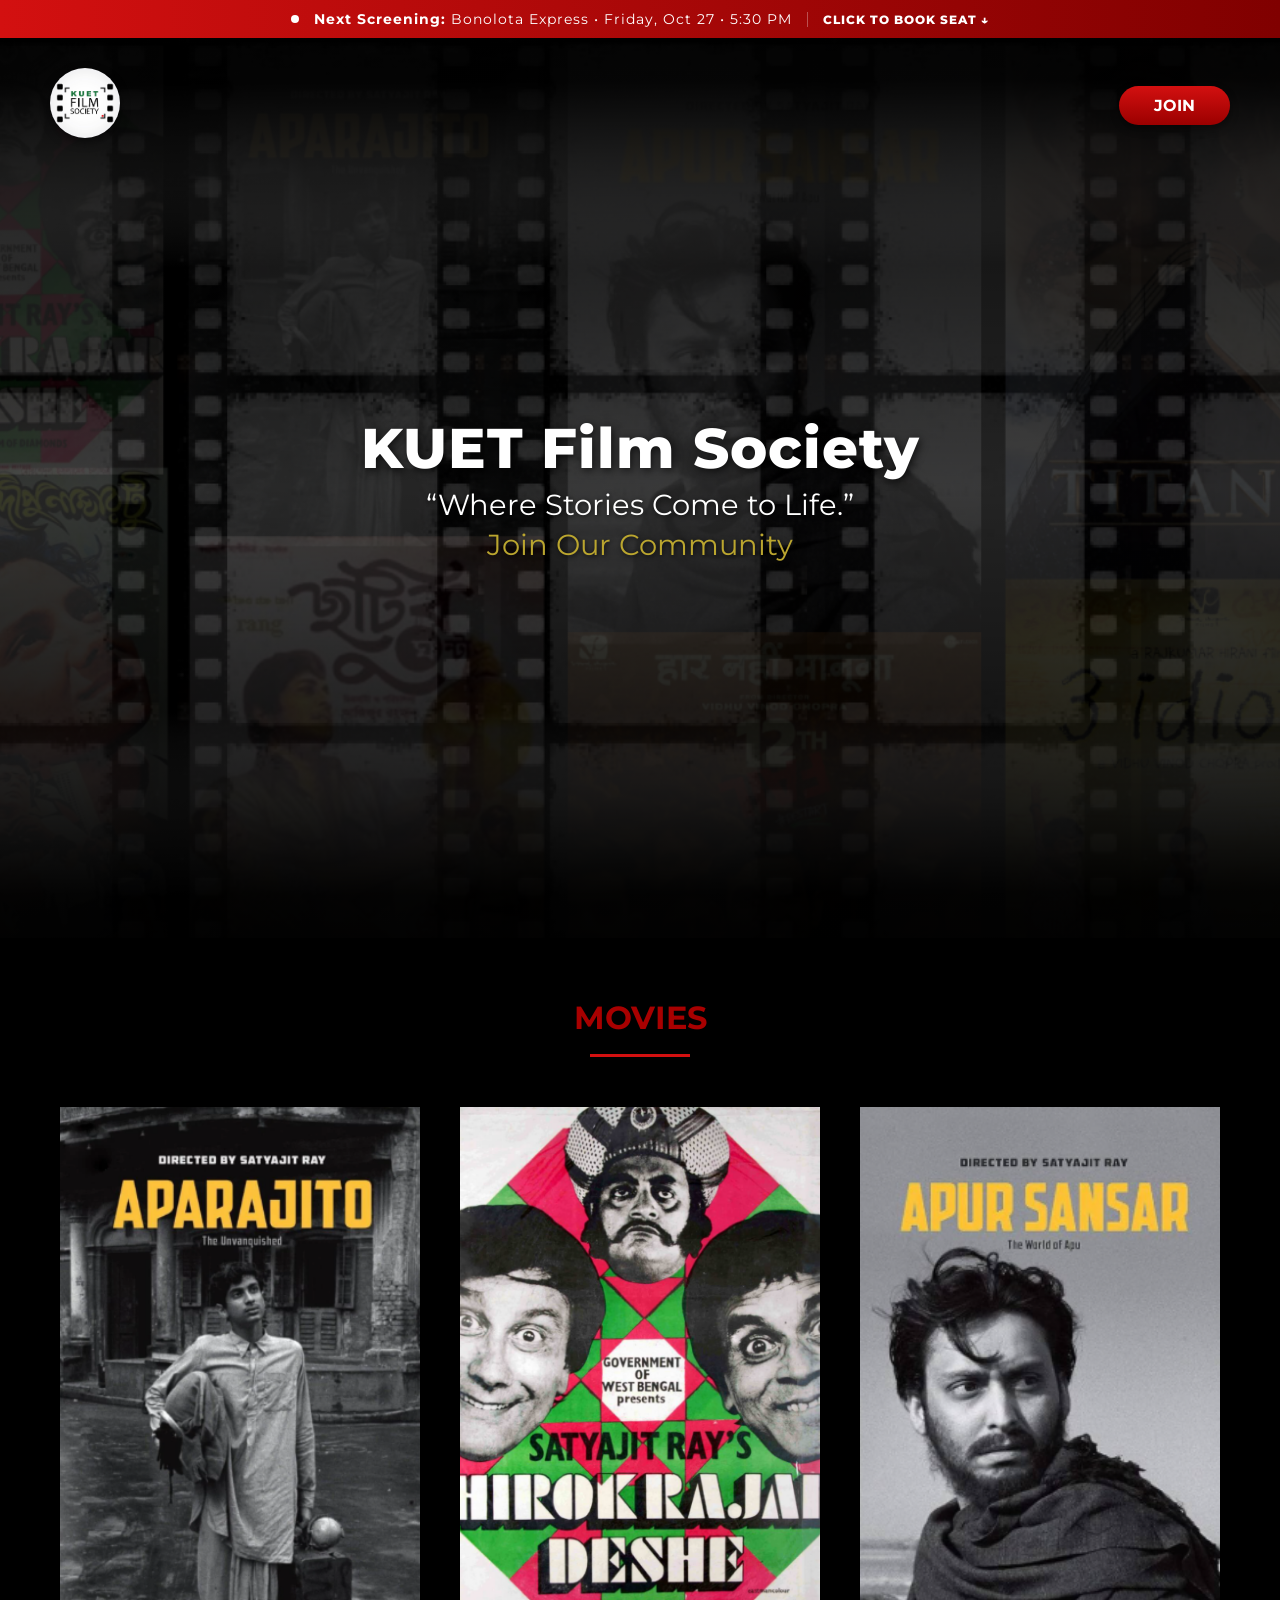
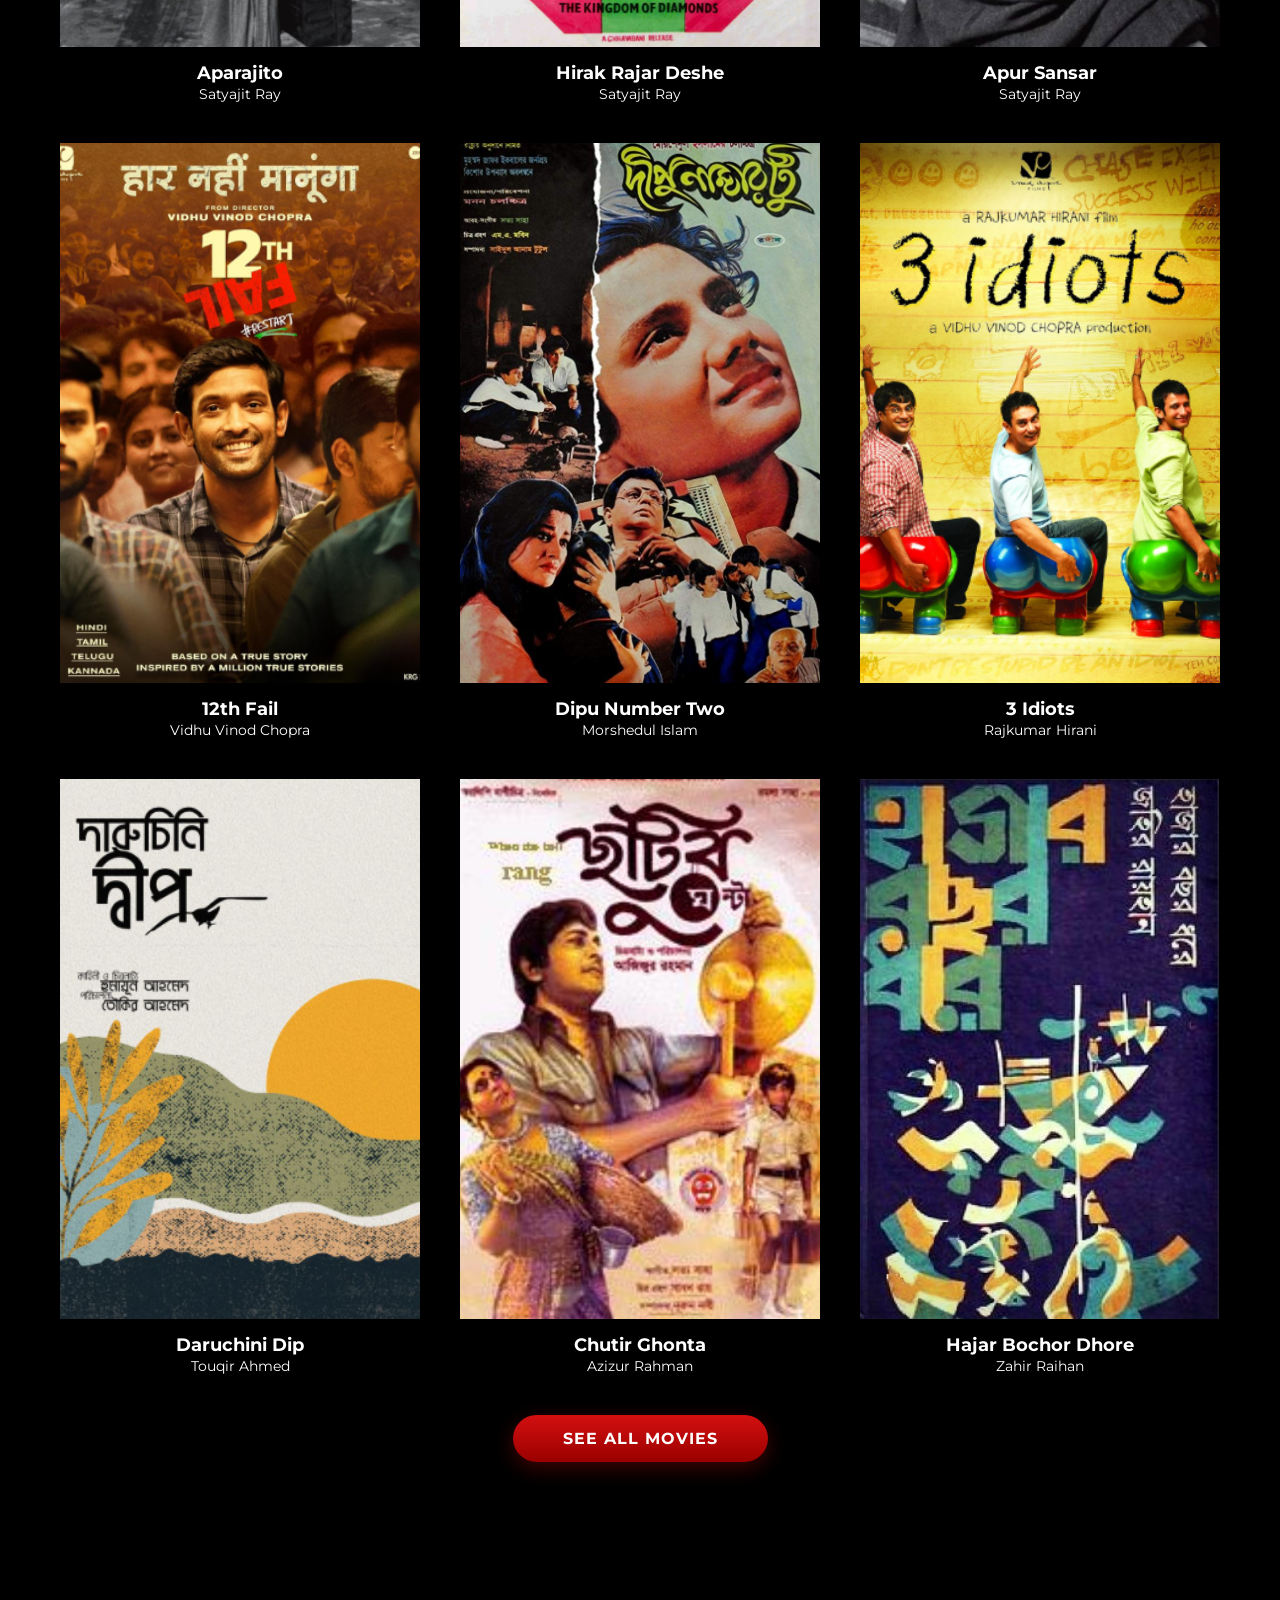
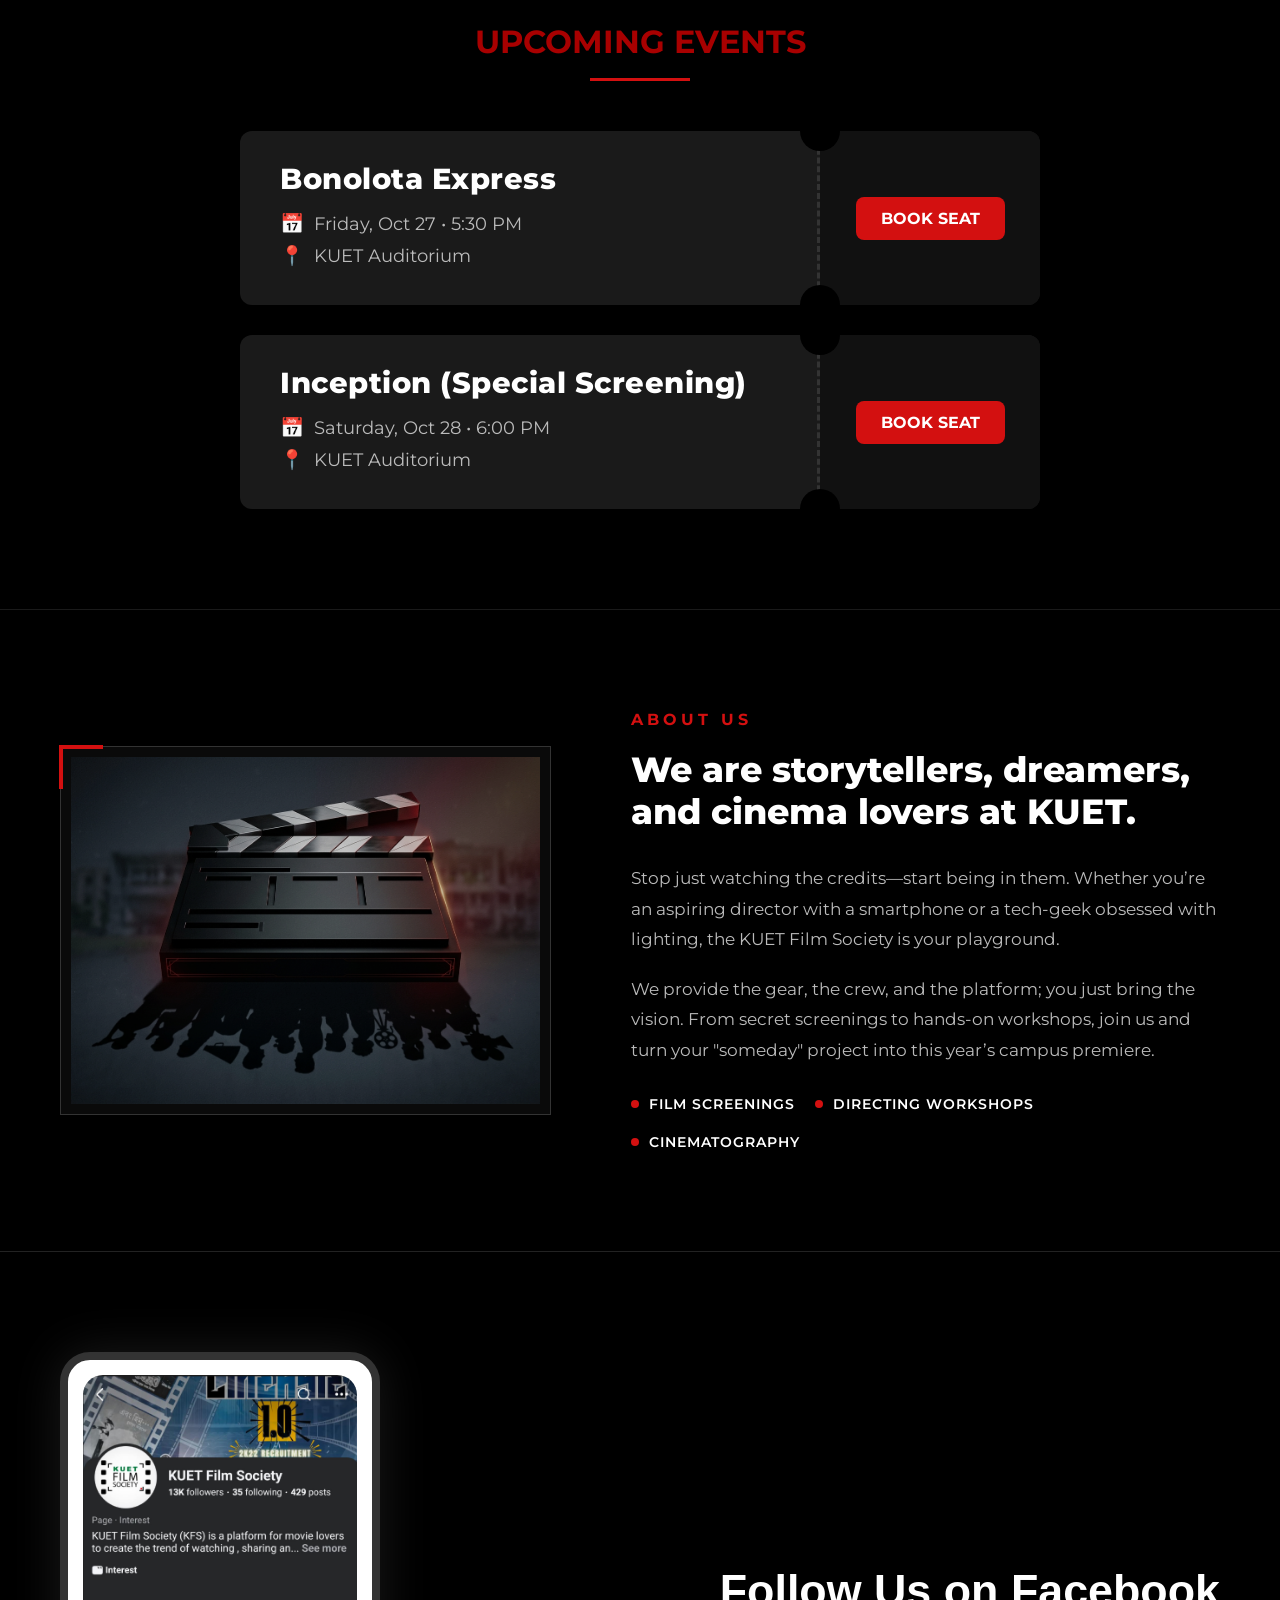
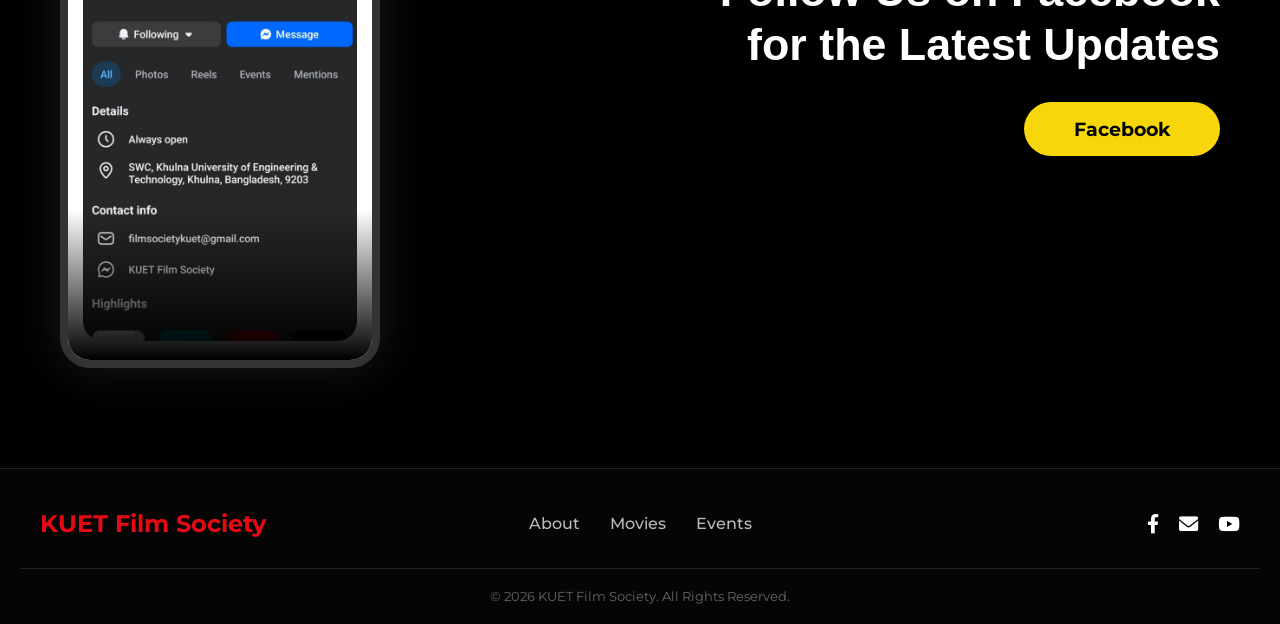
==== commit 4a47c9f5: "Added Movie page" ====
--- a/index.html
+++ b/index.html
@@ -13,7 +13,7 @@
     <a href="#events" class="event-announcement">
     <div class="announcement-content">
         <span class="live-dot"></span>
-        <p><strong>Next Screening:</strong> Pather Panchali • Friday, Oct 27 • 5:30 PM </p>
+        <p><strong>Next Screening:</strong> Bonolota Express • Friday, Oct 27 • 5:30 PM </p>
         <span class="click-text">Click to Book Seat ↓</span>
     </div>
 </a>
@@ -165,8 +165,12 @@
                     <p class="director-name">Zahir Raihan</p>
                 </div>
             </a>
-            
-        </div>
+
+        </div>
+    </div>
+
+    <div class="see-more-container">
+        <a href="movies.html" class="see-more-btn">See All Movies</a>
     </div>
 </section>
 
@@ -178,7 +182,7 @@
             
             <div class="ticket-card">
                 <div class="ticket-content">
-                    <h3 class="event-movie">Pather Panchali</h3>
+                    <h3 class="event-movie">Bonolota Express</h3>
                     <p class="event-details">
                         <span class="icon">📅</span> Friday, Oct 27 • 5:30 PM
                     </p>
--- a/style.css
+++ b/style.css
@@ -92,7 +92,8 @@
     font-weight: 800;
     margin-bottom: 5px;
     letter-spacing: 1px;
-    text-shadow: 2px 2px 8px rgba(0, 0, 0, 0.7); 
+    text-shadow: 2px 2px 8px rgba(0, 0, 0, 0.7);
+    animation: heroTitleFadeIn 1s ease-out;
 }
 
 .hero-content .tagline {
@@ -100,6 +101,7 @@
     font-weight: 400;
     margin-bottom: 5px;
     text-shadow: 1px 1px 5px rgba(0, 0, 0, 0.8);
+    animation: heroTaglineFadeIn 1s ease-out 0.3s both;
 }
 
 .hero-content .sub-tagline {
@@ -107,6 +109,29 @@
     font-size: 1.8rem;
     font-weight: 400;
     text-shadow: 1px 1px 5px rgba(0, 0, 0, 0.8);
+    animation: heroTaglineFadeIn 1s ease-out 0.6s both;
+}
+
+@keyframes heroTitleFadeIn {
+    from {
+        opacity: 0;
+        transform: scale(0.9);
+    }
+    to {
+        opacity: 1;
+        transform: scale(1);
+    }
+}
+
+@keyframes heroTaglineFadeIn {
+    from {
+        opacity: 0;
+        transform: translateY(20px);
+    }
+    to {
+        opacity: 1;
+        transform: translateY(0);
+    }
 }
 
 
@@ -128,11 +153,34 @@
 
 .section-title {
     text-align: center;
-    color: #a80000; /* Matching the dark red text color */
+    color: #a80000;
     font-size: 2rem;
     font-weight: 700;
     text-transform: uppercase;
     margin-bottom: 50px;
+    position: relative;
+    padding-bottom: 20px;
+}
+
+.section-title::after {
+    content: '';
+    position: absolute;
+    bottom: 0;
+    left: 50%;
+    width: 0;
+    height: 3px;
+    background-color: #d31010;
+    transform: translateX(-50%);
+    animation: titleUnderline 0.8s ease-out forwards;
+}
+
+@keyframes titleUnderline {
+    from {
+        width: 0;
+    }
+    to {
+        width: 100px;
+    }
 }
 
 .movies-grid {
@@ -149,6 +197,29 @@
     flex-direction: column;
     align-items: center;
     transition: transform 0.3s ease, box-shadow 0.3s ease; /* For smooth animation */
+    opacity: 0;
+    animation: fadeInUp 0.6s ease-out forwards;
+}
+
+.movie-item:nth-child(1) { animation-delay: 0.1s; }
+.movie-item:nth-child(2) { animation-delay: 0.2s; }
+.movie-item:nth-child(3) { animation-delay: 0.3s; }
+.movie-item:nth-child(4) { animation-delay: 0.4s; }
+.movie-item:nth-child(5) { animation-delay: 0.5s; }
+.movie-item:nth-child(6) { animation-delay: 0.6s; }
+.movie-item:nth-child(7) { animation-delay: 0.7s; }
+.movie-item:nth-child(8) { animation-delay: 0.8s; }
+.movie-item:nth-child(9) { animation-delay: 0.9s; }
+
+@keyframes fadeInUp {
+    from {
+        opacity: 0;
+        transform: translateY(30px);
+    }
+    to {
+        opacity: 1;
+        transform: translateY(0);
+    }
 }
 
 /* CSS for the hover effect */
@@ -247,6 +318,47 @@
     }
 }
 
+/* See More Button */
+.see-more-container {
+    display: flex;
+    justify-content: center;
+    padding: 40px 20px;
+    background-color: #000;
+}
+
+.see-more-btn {
+    background: linear-gradient(to bottom, #d31010, #9b0000);
+    color: white;
+    text-decoration: none;
+    padding: 14px 50px;
+    border-radius: 50px;
+    font-weight: 700;
+    font-size: 1rem;
+    text-transform: uppercase;
+    letter-spacing: 1px;
+    transition: transform 0.3s ease, box-shadow 0.3s ease, background 0.3s ease;
+    box-shadow: 0 6px 20px rgba(211, 16, 16, 0.3);
+    display: inline-block;
+    animation: slideUp 0.8s ease-out 0.4s both;
+}
+
+.see-more-btn:hover {
+    transform: scale(1.08);
+    box-shadow: 0 10px 30px rgba(211, 16, 16, 0.5);
+    background: linear-gradient(to bottom, #f01414, #a00000);
+}
+
+@keyframes slideUp {
+    from {
+        opacity: 0;
+        transform: translateY(30px);
+    }
+    to {
+        opacity: 1;
+        transform: translateY(0);
+    }
+}
+
 
 
 
@@ -276,7 +388,12 @@
     overflow: hidden;
     transition: transform 0.3s ease, box-shadow 0.3s ease;
     box-shadow: 0 4px 15px rgba(0, 0, 0, 0.5);
-}
+    opacity: 0;
+    animation: fadeInUp 0.6s ease-out forwards;
+}
+
+.ticket-card:nth-child(1) { animation-delay: 0.1s; }
+.ticket-card:nth-child(2) { animation-delay: 0.3s; }
 
 /* Hover Lift Effect */
 .ticket-card:hover {
@@ -418,10 +535,9 @@
 .about-container {
     display: flex;
     align-items: center;
-    gap: 80px; /* Large gap for a clean, spacious look */
-}
-
-/* Left Side Image */
+    gap: 80px;
+}
+
 .about-image {
     flex: 1;
 }
@@ -781,19 +897,42 @@
 .animate-slide-in-left {
     opacity: 0;
     transform: translateX(-100px);
-    transition: opacity 1s, transform 1s;
 }
 
 .animate-slide-in-right {
     opacity: 0;
     transform: translateX(100px);
-    transition: opacity 1s, transform 1s;
 }
 
 /* Active animated states (Added by JavaScript) */
-.animate-active {
-    opacity: 1;
-    transform: translateX(0);
+.animate-active.animate-slide-in-left {
+    animation: slideInLeft 1s ease-out forwards;
+}
+
+.animate-active.animate-slide-in-right {
+    animation: slideInRight 1s ease-out forwards;
+}
+
+@keyframes slideInLeft {
+    from {
+        opacity: 0;
+        transform: translateX(-100px);
+    }
+    to {
+        opacity: 1;
+        transform: translateX(0);
+    }
+}
+
+@keyframes slideInRight {
+    from {
+        opacity: 0;
+        transform: translateX(100px);
+    }
+    to {
+        opacity: 1;
+        transform: translateX(0);
+    }
 }
 
 /* RESPONSIVE DESIGN (FOR SMALLER SCREENS) */
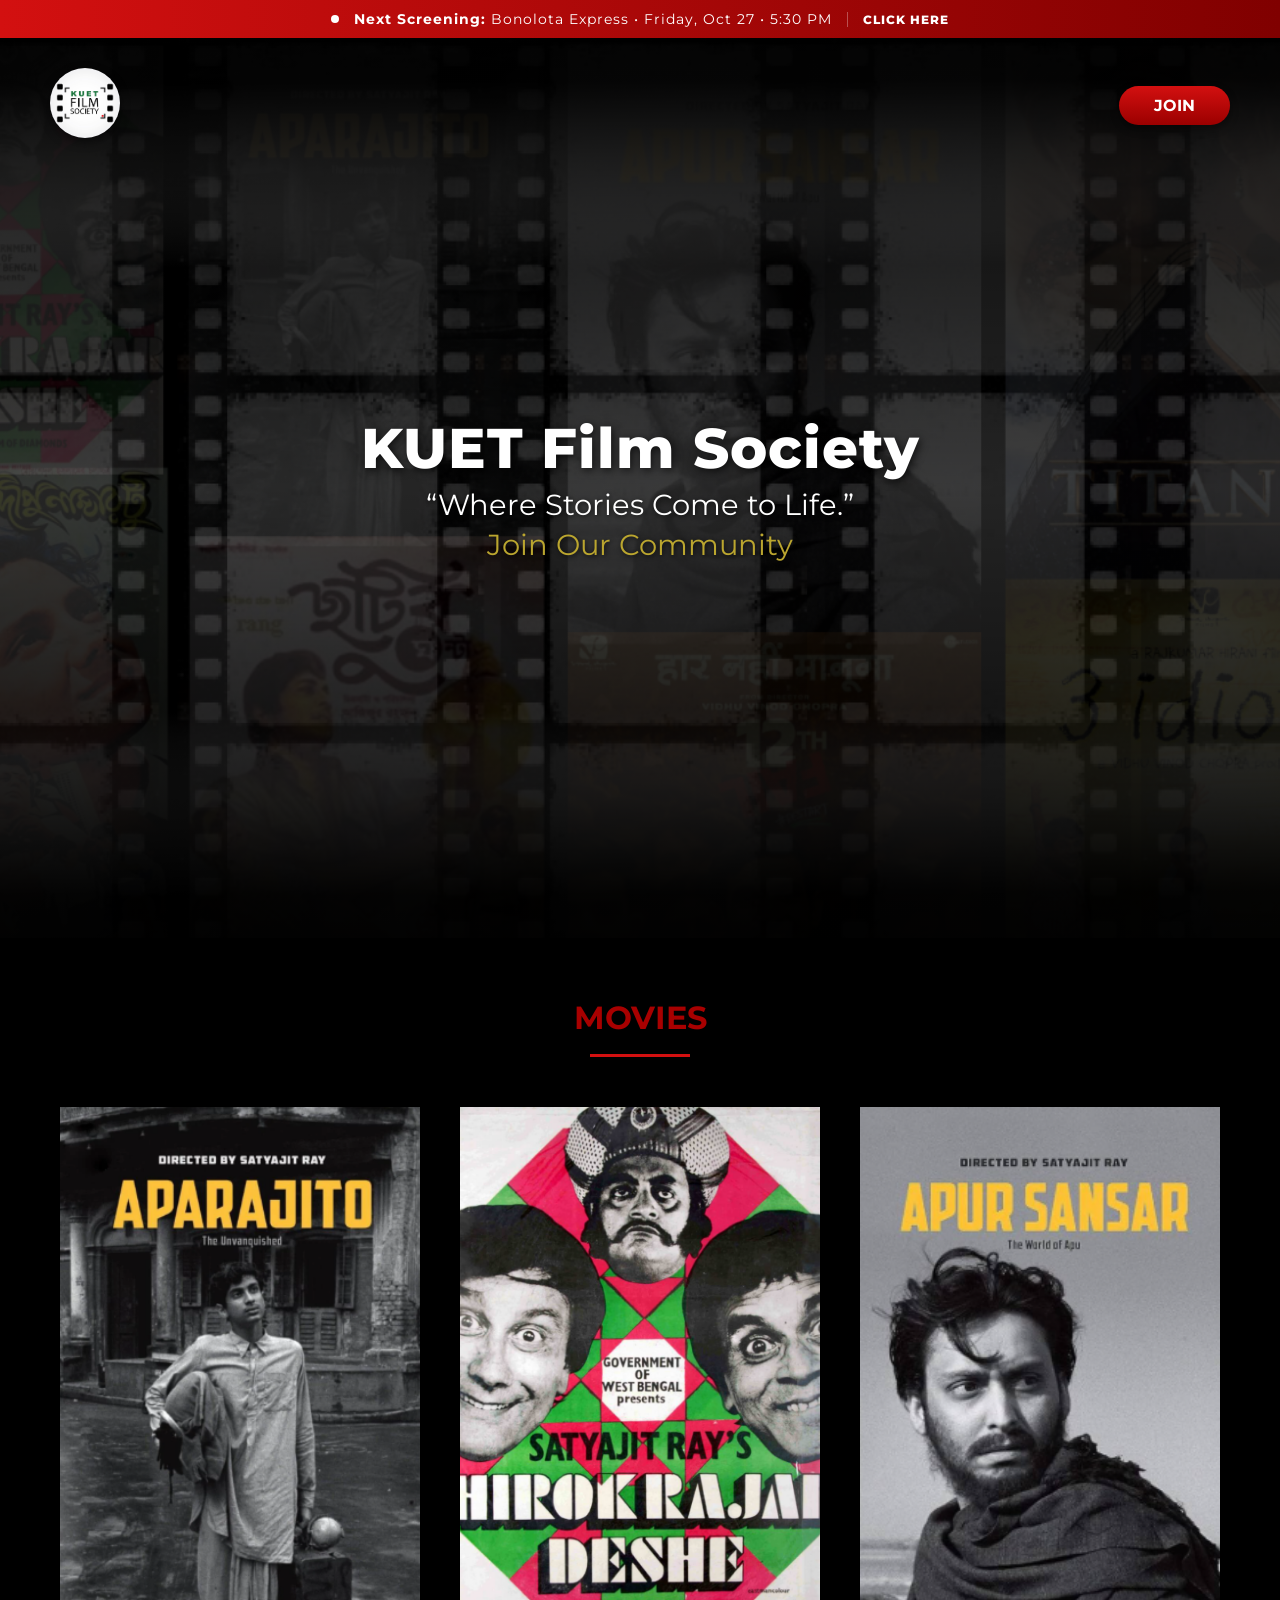
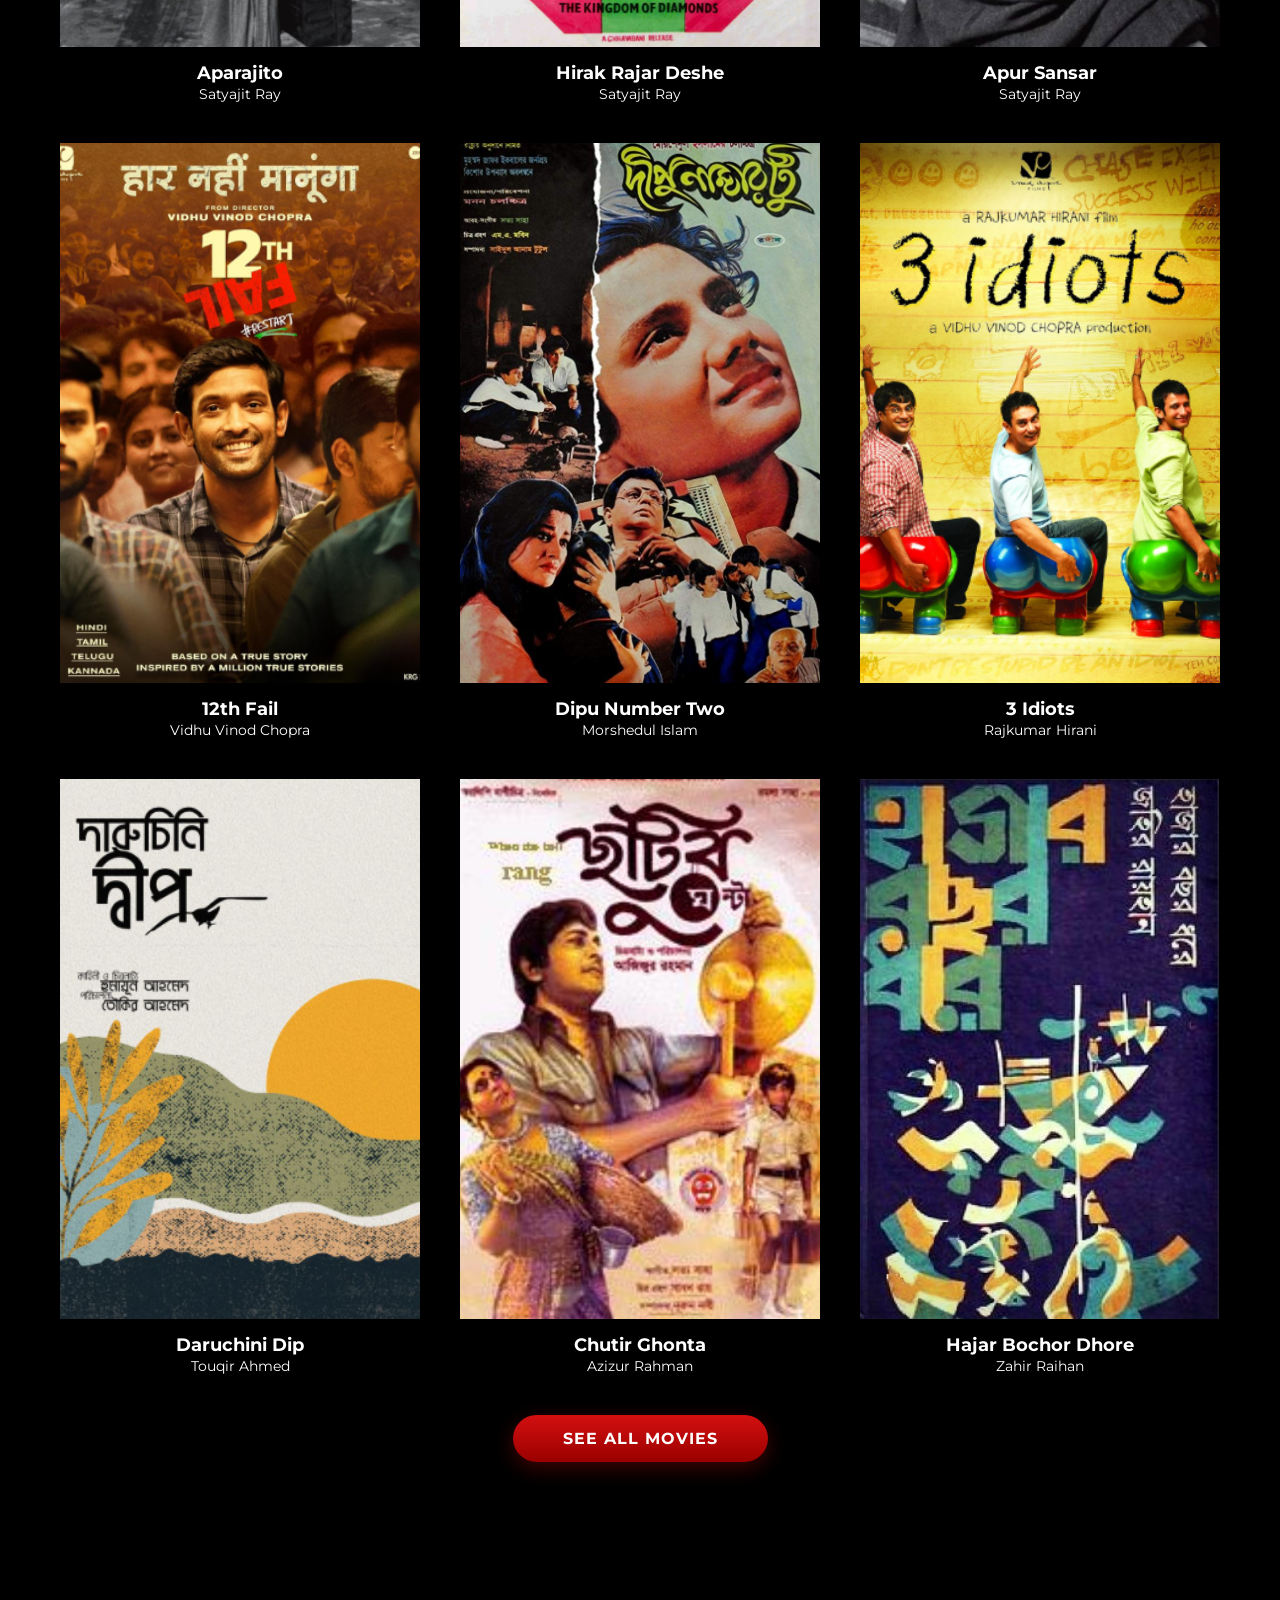
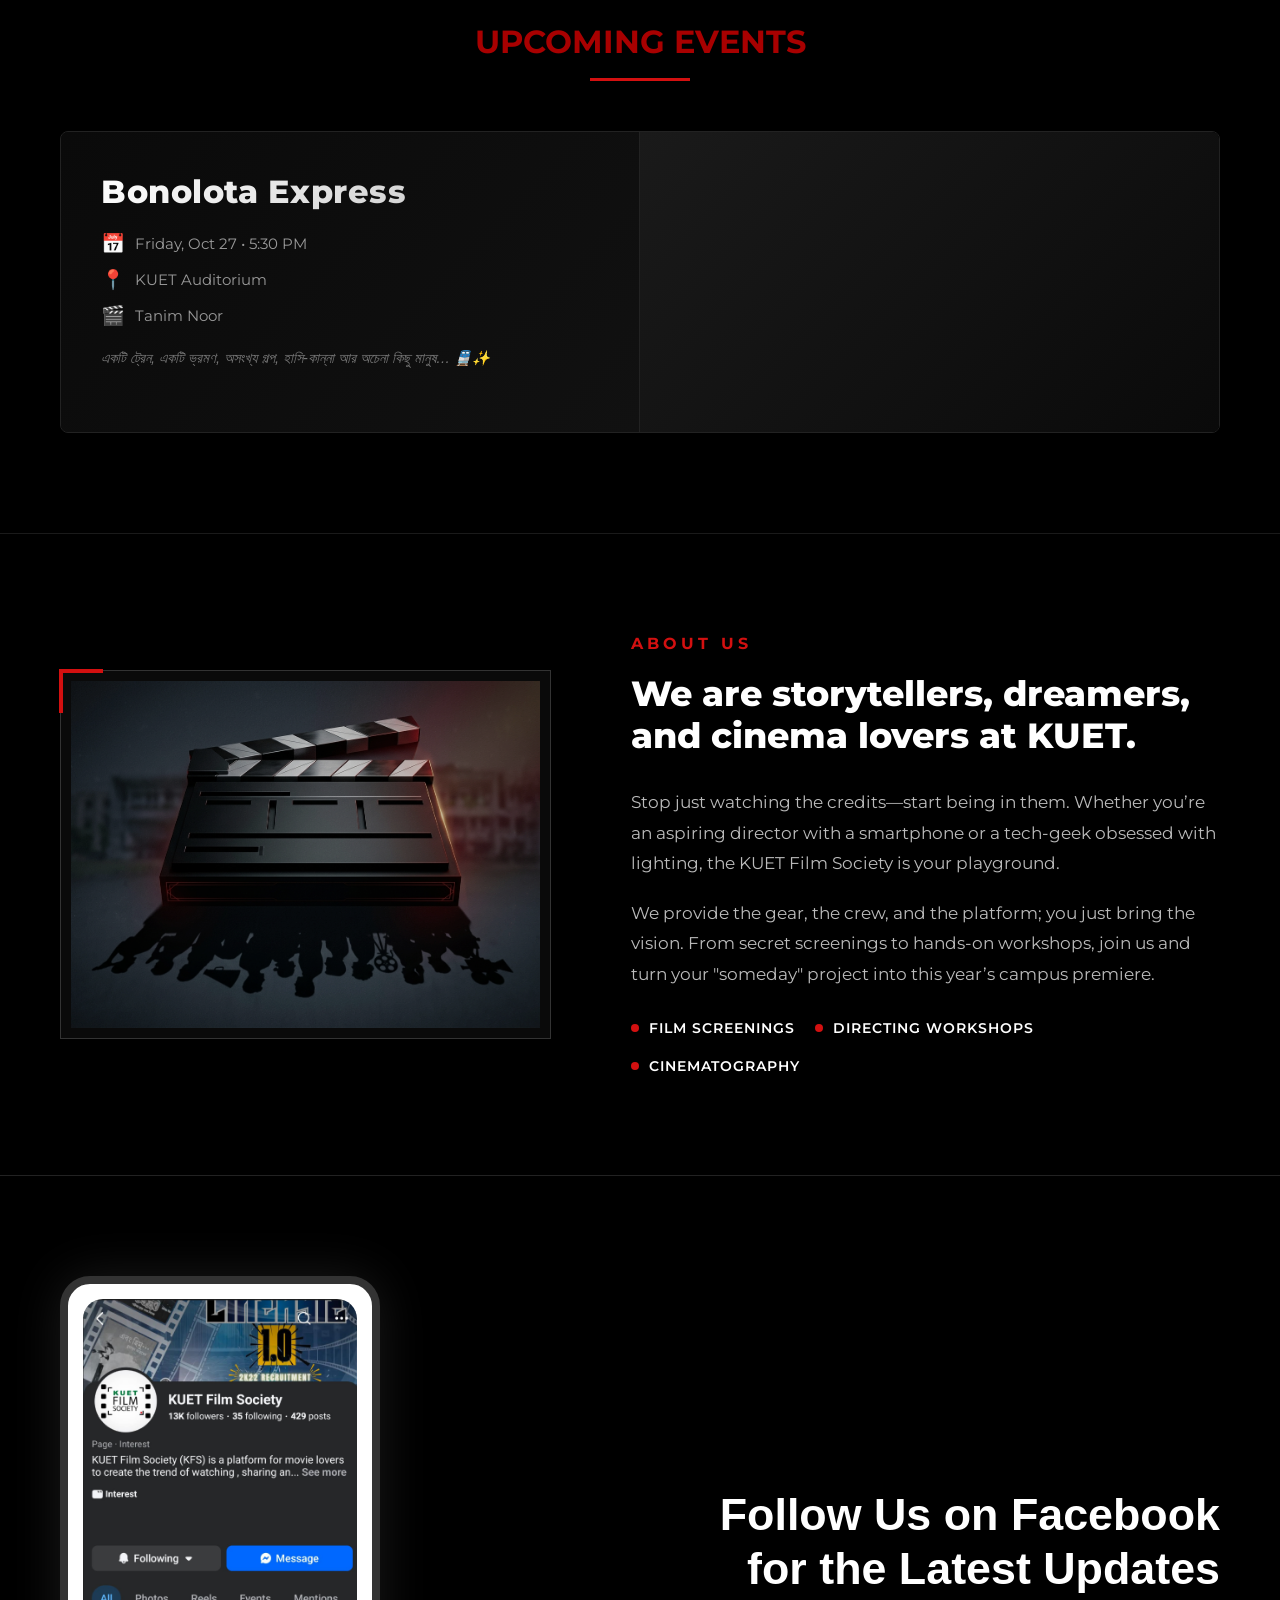
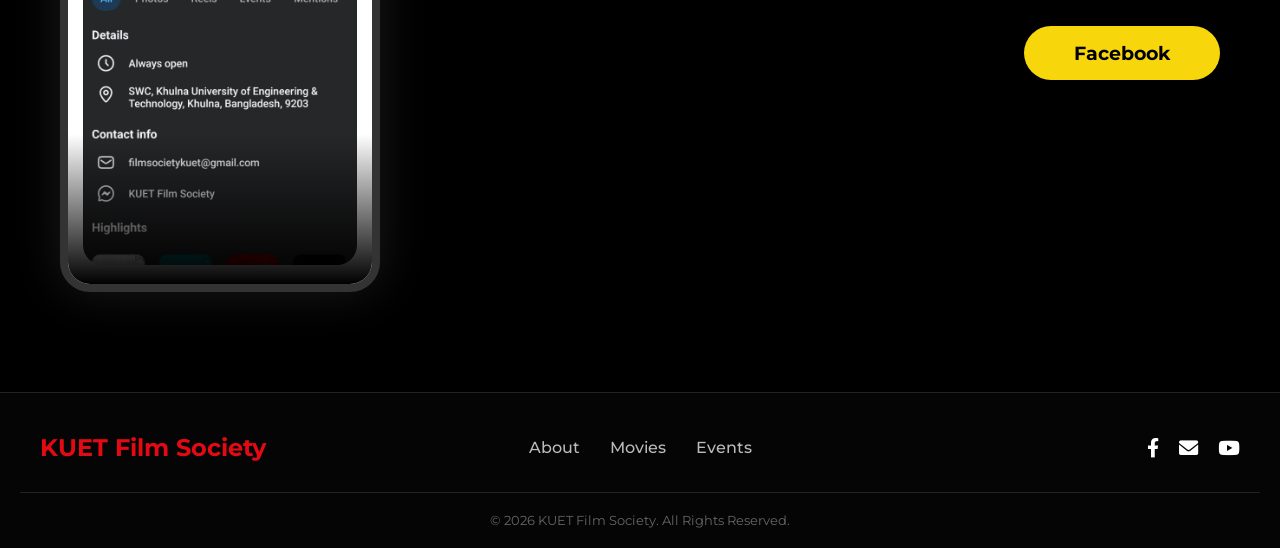
==== commit 125b37ec: "Added trailer on event card" ====
--- a/index.html
+++ b/index.html
@@ -14,7 +14,7 @@
     <div class="announcement-content">
         <span class="live-dot"></span>
         <p><strong>Next Screening:</strong> Bonolota Express • Friday, Oct 27 • 5:30 PM </p>
-        <span class="click-text">Click to Book Seat ↓</span>
+        <span class="click-text">Click here</span>
     </div>
 </a>
 
@@ -180,33 +180,50 @@
         
         <div class="events-grid">
             
-            <div class="ticket-card">
-                <div class="ticket-content">
-                    <h3 class="event-movie">Bonolota Express</h3>
-                    <p class="event-details">
-                        <span class="icon">📅</span> Friday, Oct 27 • 5:30 PM
-                    </p>
-                    <p class="event-details">
-                        <span class="icon">📍</span> KUET Auditorium
-                    </p>
-                </div>
-                <div class="ticket-action">
-                    <a href="#book" class="book-btn">Book Seat</a>
-                </div>
-            </div>
-
-            <div class="ticket-card">
-                <div class="ticket-content">
-                    <h3 class="event-movie">Inception (Special Screening)</h3>
-                    <p class="event-details">
-                        <span class="icon">📅</span> Saturday, Oct 28 • 6:00 PM
-                    </p>
-                    <p class="event-details">
-                        <span class="icon">📍</span> KUET Auditorium
-                    </p>
-                </div>
-                <div class="ticket-action">
-                    <a href="#book" class="book-btn">Book Seat</a>
+            <!-- Event Card 1: Bonolota Express -->
+            <div class="event-card" data-event-id="bonolota-express">
+                <div class="event-card-inner">
+                    <!-- Left Side: Movie Info -->
+                    <div class="event-info-section">
+                        <div class="event-content">
+                            <h3 class="event-movie-title">Bonolota Express</h3>
+                            <div class="event-meta">
+                                <p class="event-detail">
+                                    <span class="icon">📅</span>
+                                    <span>Friday, Oct 27 • 5:30 PM</span>
+                                </p>
+                                <p class="event-detail">
+                                    <span class="icon">📍</span>
+                                    <span>KUET Auditorium</span>
+                                </p>
+                                <p class="event-detail">
+                                    <span class="icon">🎬</span>
+                                    <span>Tanim Noor</span>
+                                </p>
+                            </div>
+                            <p class="event-description">একটি ট্রেন, একটি ভ্রমণ, অসংখ্য গল্প, হাসি-কান্না আর অচেনা কিছু মানুষ… 🚆✨</p>
+                        </div>
+                    </div>
+
+                    <!-- Right Side: Trailer Video -->
+                    <div class="event-video-section">
+                        <div class="video-container">
+                            <video 
+                                class="event-trailer" 
+                                data-trailer-id="bonolota-express"
+                                loop 
+                                playsinline
+                                preload="metadata">
+                                <!-- Note: Replace with your actual video file URL -->
+                                <source src="bonolotaTrailer.mp4" type="video/mp4">
+                                Your browser does not support the video tag.
+                            </video>
+                            <div class="video-overlay">
+                                <span class="play-indicator">▶ Trailer</span>
+                                <button type="button" class="sound-toggle" aria-label="Enable trailer sound">🔊 Sound</button>
+                            </div>
+                        </div>
+                    </div>
                 </div>
             </div>
 
@@ -273,6 +290,7 @@
 
 
 <script src="js/animations.js"></script>
+<script src="events.js"></script>
 
 <!-- Add this inside your <head> if you don't have it yet for the icons -->
 <link rel="stylesheet" href="https://cdnjs.cloudflare.com/ajax/libs/font-awesome/6.0.0/css/all.min.css">
--- a/style.css
+++ b/style.css
@@ -367,151 +367,340 @@
 .events-section {
     background-color: #000;
     color: #fff;
-    padding: 60px 0 100px 0; /* Extra padding at bottom */
+    padding: 60px 0 100px 0;
     width: 100%;
 }
 
 .events-grid {
     display: flex;
     flex-direction: column;
-    gap: 30px;
-    max-width: 800px; /* Keeps tickets from stretching too wide */
-    margin: 0 auto;
-}
-
-/* The Ticket Card Container */
-.ticket-card {
-    display: flex;
-    background-color: #1a1a1a; /* Slightly lighter than pure black to stand out */
-    border-radius: 12px;
+    gap: 40px;
+}
+
+/* Event Card Container */
+.event-card {
+    background-color: #0a0a0a;
+    border: 1px solid #222;
+    border-radius: 8px;
+    overflow: hidden;
+    transition: all 0.4s cubic-bezier(0.23, 1, 0.320, 1);
+    box-shadow: 0 8px 32px rgba(0, 0, 0, 0.5);
+    opacity: 0;
+    animation: fadeInUp 0.6s ease-out forwards;
+}
+
+.event-card:nth-child(1) { animation-delay: 0.2s; }
+.event-card:nth-child(2) { animation-delay: 0.4s; }
+
+/* Hover effect - subtle lift and enhanced glow */
+.event-card:hover {
+    transform: translateY(-8px);
+    border-color: #d31010;
+    box-shadow: 0 16px 48px rgba(211, 16, 16, 0.25), 
+                inset 0 1px 0 rgba(255, 255, 255, 0.1);
+}
+
+/* Card Inner Layout */
+.event-card-inner {
+    display: grid;
+    grid-template-columns: 1fr 1fr;
+    gap: 0;
+    min-height: 300px;
+}
+
+/* Left Side: Event Information */
+.event-info-section {
+    padding: 40px;
+    display: flex;
+    flex-direction: column;
+    justify-content: space-between;
+    border-right: 1px solid #222;
+    background: linear-gradient(135deg, #0a0a0a 0%, #111 100%);
+}
+
+.event-content {
+    flex: 1;
+}
+
+.event-movie-title {
+    font-size: 2rem;
+    font-weight: 800;
+    margin-bottom: 20px;
+    background: linear-gradient(135deg, #fff 0%, #bbb 100%);
+    -webkit-background-clip: text;
+    -webkit-text-fill-color: transparent;
+    background-clip: text;
+    letter-spacing: 0.5px;
+}
+
+.event-meta {
+    display: flex;
+    flex-direction: column;
+    gap: 12px;
+    margin-bottom: 20px;
+}
+
+.event-detail {
+    font-size: 0.95rem;
+    color: #999;
+    display: flex;
+    align-items: center;
+    gap: 10px;
+    transition: color 0.3s ease;
+}
+
+.event-detail .icon {
+    font-size: 1.2rem;
+    flex-shrink: 0;
+}
+
+.event-card:hover .event-detail {
+    color: #bbb;
+}
+
+.event-description {
+    font-size: 0.9rem;
+    color: #777;
+    line-height: 1.6;
+    margin-bottom: 20px;
+    font-style: italic;
+}
+
+/* Book Button */
+.book-btn {
+    background: linear-gradient(135deg, #d31010 0%, #9b0000 100%);
+    color: white;
+    text-decoration: none;
+    padding: 12px 30px;
+    border-radius: 6px;
+    font-weight: 700;
+    font-size: 0.9rem;
+    text-transform: uppercase;
+    letter-spacing: 1px;
+    transition: all 0.3s ease;
+    align-self: flex-start;
+    border: 2px solid transparent;
+    cursor: pointer;
+    display: inline-block;
+}
+
+.book-btn:hover {
+    transform: scale(1.05);
+    box-shadow: 0 8px 20px rgba(211, 16, 16, 0.4);
+    border-color: #fff;
+}
+
+.book-btn:active {
+    transform: scale(0.98);
+}
+
+/* Right Side: Video Container */
+.event-video-section {
+    display: flex;
+    align-items: center;
+    justify-content: center;
+    background-color: #000;
     position: relative;
     overflow: hidden;
-    transition: transform 0.3s ease, box-shadow 0.3s ease;
-    box-shadow: 0 4px 15px rgba(0, 0, 0, 0.5);
+}
+
+.video-container {
+    position: relative;
+    width: 100%;
+    height: 100%;
+    display: flex;
+    align-items: center;
+    justify-content: center;
+    background: linear-gradient(135deg, #1a1a1a 0%, #0a0a0a 100%);
+}
+
+/* Event Trailer Video */
+.event-trailer {
+    width: 100%;
+    height: 100%;
+    object-fit: cover;
+    display: block;
     opacity: 0;
-    animation: fadeInUp 0.6s ease-out forwards;
-}
-
-.ticket-card:nth-child(1) { animation-delay: 0.1s; }
-.ticket-card:nth-child(2) { animation-delay: 0.3s; }
-
-/* Hover Lift Effect */
-.ticket-card:hover {
-    transform: translateY(-6px);
-    box-shadow: 0 12px 25px rgba(168, 0, 0, 0.3); /* Red glow to match your theme */
-}
-
-/* Left Side: Event Details */
-.ticket-content {
-    flex: 1;
-    padding: 30px 40px;
-    border-right: 3px dashed #333; /* The perforated ticket line */
-}
-
-.event-movie {
-    font-size: 1.8rem;
-    font-weight: 800;
-    margin-bottom: 15px;
+    transition: opacity 0.6s ease;
+}
+
+/* Video fade-in animation when playing */
+.event-trailer.playing {
+    opacity: 1;
+}
+
+/* Video Overlay - Gradient with play indicator */
+.video-overlay {
+    position: absolute;
+    top: 0;
+    left: 0;
+    width: 100%;
+    height: 100%;
+    background: linear-gradient(135deg, rgba(0, 0, 0, 0.6) 0%, rgba(0, 0, 0, 0.3) 100%);
+    display: flex;
+    align-items: center;
+    justify-content: center;
+    opacity: 1;
+    transition: opacity 0.4s ease;
+    pointer-events: none;
+    z-index: 2;
+}
+
+/* Hide overlay when video is playing with sound */
+.event-trailer.playing:not(.muted-fallback) ~ .video-overlay {
+    opacity: 0;
+}
+
+.event-trailer.muted-fallback ~ .video-overlay {
+    opacity: 1;
+}
+
+.play-indicator {
+    font-size: 3rem;
+    color: rgba(255, 255, 255, 0.8);
+    text-shadow: 0 4px 16px rgba(0, 0, 0, 0.7);
+    font-weight: 700;
+    letter-spacing: 2px;
+    text-align: center;
+    animation: fadeInScale 0.8s ease-out;
+}
+
+.sound-toggle {
+    margin-top: 16px;
+    padding: 10px 18px;
+    border: 1px solid rgba(255, 255, 255, 0.35);
+    border-radius: 999px;
+    background: rgba(0, 0, 0, 0.55);
     color: #fff;
-    letter-spacing: 0.5px;
-}
-
-.event-details {
-    font-size: 1.1rem;
-    color: #bbb;
-    margin-bottom: 8px;
-    display: flex;
-    align-items: center;
-}
-
-.event-details .icon {
-    margin-right: 10px;
-    font-size: 1.2rem;
-}
-
-/* Right Side: Action Button */
-.ticket-action {
-    width: 220px; /* Fixed width for the tear-off section */
-    display: flex;
+    font-size: 0.85rem;
+    font-weight: 700;
+    letter-spacing: 1px;
+    text-transform: uppercase;
+    cursor: pointer;
+    pointer-events: auto;
+    box-shadow: 0 8px 24px rgba(0, 0, 0, 0.35);
+    transition: transform 0.2s ease, background 0.2s ease, border-color 0.2s ease;
+    display: none;
+}
+
+.sound-toggle:hover {
+    transform: translateY(-1px);
+    background: rgba(211, 16, 16, 0.8);
+    border-color: rgba(255, 255, 255, 0.55);
+}
+
+.event-trailer.muted-fallback ~ .video-overlay .sound-toggle {
+    display: inline-flex;
     align-items: center;
     justify-content: center;
-    padding: 20px;
-    background-color: #111; /* Slight contrast for the tear-off stub */
-}
-
-.book-btn {
-    background: #d31010; /* KUET red from the hero section */
-    color: white;
-    text-decoration: none;
-    padding: 12px 25px;
-    border-radius: 8px;
-    font-weight: 700;
-    font-size: 1rem;
-    text-transform: uppercase;
-    transition: background 0.2s ease, transform 0.2s ease;
-}
-
-.book-btn:hover {
-    background: #a80000; /* Darker red on hover */
-    transform: scale(1.05);
-}
-
-/* THE MAGIC TRICK: Cut-out Circles 
-   This creates the top and bottom notches exactly on the dashed line.
-*/
-.ticket-card::before, 
-.ticket-card::after {
-    content: '';
-    position: absolute;
-    width: 40px;
-    height: 40px;
-    background-color: #000; /* Must match the section background color */
-    border-radius: 50%;
-    right: 200px; /* 220px width of action area - 20px radius of circle */
-}
-
-/* Top Cutout */
-.ticket-card::before {
-    top: -20px; 
-}
-
-/* Bottom Cutout */
-.ticket-card::after {
-    bottom: -20px;
-}
-
-/* Responsive Design for Mobile */
-@media (max-width: 600px) {
-    .ticket-card {
-        flex-direction: column;
-    }
-    
-    .ticket-content {
+}
+
+@keyframes fadeInScale {
+    from {
+        opacity: 0;
+        transform: scale(0.8);
+    }
+    to {
+        opacity: 1;
+        transform: scale(1);
+    }
+}
+
+/* Mobile Responsive */
+@media (max-width: 1024px) {
+    .event-card-inner {
+        grid-template-columns: 1fr;
+        min-height: auto;
+    }
+
+    .event-info-section {
         border-right: none;
-        border-bottom: 3px dashed #333; /* Perforated line moves to bottom */
+        border-bottom: 1px solid #222;
+        padding: 30px;
+    }
+
+    .event-video-section {
+        min-height: 250px;
+    }
+
+    .event-movie-title {
+        font-size: 1.6rem;
+    }
+
+    .play-indicator {
+        font-size: 2rem;
+    }
+}
+
+@media (max-width: 768px) {
+    .events-grid {
+        gap: 30px;
+    }
+
+    .event-card {
+        border-radius: 6px;
+    }
+
+    .event-info-section {
+        padding: 25px;
+    }
+
+    .event-movie-title {
+        font-size: 1.4rem;
+        margin-bottom: 15px;
+    }
+
+    .event-detail {
+        font-size: 0.85rem;
+    }
+
+    .event-description {
+        font-size: 0.8rem;
+        margin-bottom: 15px;
+    }
+
+    .book-btn {
+        padding: 10px 25px;
+        font-size: 0.8rem;
+    }
+
+    .event-video-section {
+        min-height: 200px;
+    }
+
+    .play-indicator {
+        font-size: 1.5rem;
+    }
+}
+
+@media (max-width: 480px) {
+    .event-card-inner {
+        min-height: auto;
+    }
+
+    .event-info-section {
         padding: 20px;
     }
 
-    .ticket-action {
-        width: 100%;
-        padding: 25px 20px;
-    }
-
-    /* Move the cutouts to the sides for mobile */
-    .ticket-card::before, 
-    .ticket-card::after {
-        right: auto;
-        bottom: 60px; /* Adjust based on action area height */
-    }
-
-    .ticket-card::before {
-        left: -20px;
-        top: auto;
-    }
-
-    .ticket-card::after {
-        right: -20px;
-        bottom: 65px; 
+    .event-movie-title {
+        font-size: 1.2rem;
+    }
+
+    .event-detail {
+        font-size: 0.75rem;
+    }
+
+    .event-description {
+        font-size: 0.75rem;
+        display: none;
+    }
+
+    .event-video-section {
+        min-height: 180px;
+    }
+
+    .play-indicator {
+        font-size: 1.2rem;
     }
 }
 
